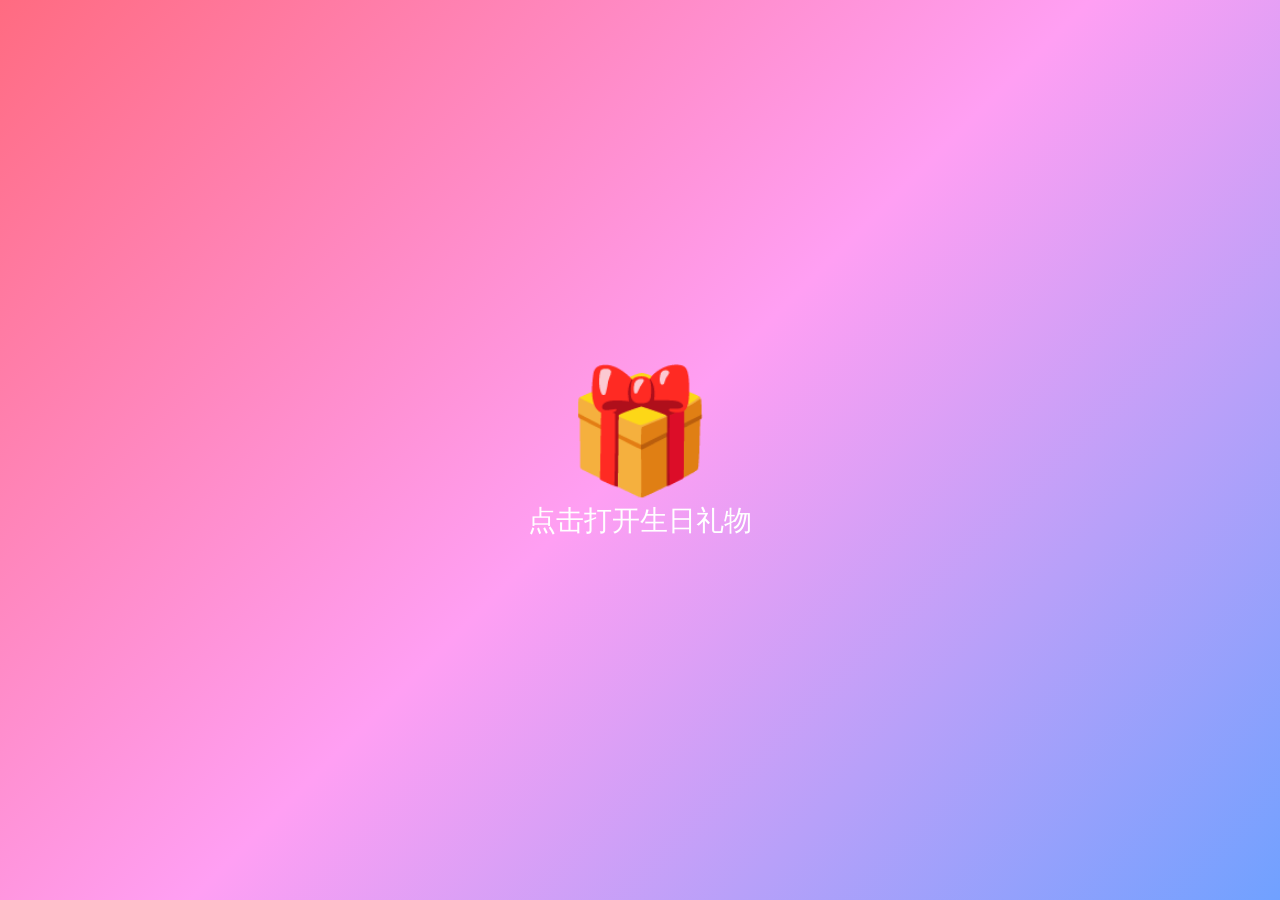
==== index.html @ e3ce18f8 "Add files via upload" ====
<!DOCTYPE html>
<html lang="zh-CN">
<head>
<meta charset="UTF-8">
<meta name="viewport" content="width=device-width, initial-scale=1.0">
<title>生日快乐 🎂</title>

<style>
*{
    margin:0;
    padding:0;
    box-sizing:border-box;
}

body{
    overflow:hidden;
    height:100vh;
    background:linear-gradient(135deg,#ff6b81,#ff9ff3,#70a1ff);
    display:flex;
    justify-content:center;
    align-items:center;
    font-family:"Microsoft YaHei";
}

.container{
    text-align:center;
    color:white;
}

.gift{
    font-size:120px;
    cursor:pointer;
    animation:float 2s infinite;
}

@keyframes float{
    0%,100%{transform:translateY(0);}
    50%{transform:translateY(-20px);}
}

.hidden{
    display:none;
}

.card{
    width:90%;
    max-width:700px;
    background:rgba(255,255,255,0.15);
    backdrop-filter:blur(15px);
    border-radius:25px;
    padding:40px;
    box-shadow:0 10px 30px rgba(0,0,0,.2);
}

h1{
    font-size:50px;
    margin-bottom:20px;
}

.message{
    font-size:24px;
    line-height:1.8;
    min-height:150px;
}

canvas{
    position:fixed;
    left:0;
    top:0;
    pointer-events:none;
}

.heart{
    position:fixed;
    color:#fff;
    font-size:24px;
    animation:fall 6s linear infinite;
}

@keyframes fall{
    from{
        transform:translateY(-100px);
    }
    to{
        transform:translateY(110vh);
    }
}

.photo-slider{

    width:90%;

    max-width:350px;

    margin:30px auto;

    border-radius:20px;

    overflow:hidden;

    box-shadow:0 10px 30px rgba(0,0,0,.3);

    position:relative;
}

.photo-slider img{

    width:100%;

    height:300px;

    object-fit:cover;

    display:block;
}

.photo-slider button{

    position:absolute;

    top:50%;

    transform:translateY(-50%);

    width:40px;

    height:40px;

    border:none;

    border-radius:50%;

    background:rgba(255,255,255,.8);

    cursor:pointer;

    font-size:18px;
}

.photo-slider button:first-child{
    left:10px;
}

.photo-slider button:last-child{
    right:10px;
}

</style>
</head>

<body>

<canvas id="fireworks"></canvas>

<div class="container">

    <div class="gift" id="gift">
        🎁
        <div style="font-size:28px">
            点击打开生日礼物
        </div>
    </div>

    <div class="card hidden" id="card">

        <h1>🎂 生日快乐 🎂</h1>

        <div class="message" id="message"></div>
		<div class="card hidden" id="card">

    <h1>🎂 生日快乐 🎂</h1>

    <div class="message" id="message"></div>

    <div class="photo-slider">

        <button onclick="prevPhoto()">◀</button>

        <img id="slider" src="./images/1.jpg">

        <button onclick="nextPhoto()">▶</button>

    </div>

</div>

    </div>

</div>

<audio id="music" loop>
    <source src="birthday.mp3" type="audio/mpeg">
</audio>


<script>

const gift=document.getElementById("gift");
const card=document.getElementById("card");
const message=document.getElementById("message");
const music=document.getElementById("music");

const text=`亲爱的朋友：

今天是属于你的特别日子。

愿你的每一天都充满阳光，
愿所有努力都有收获，
愿所有期待都能实现。

生日快乐！
愿未来一路繁花相伴。❤️`;

gift.onclick=()=>{

    gift.style.display="none";

    card.classList.remove("hidden");

    music.play().catch(()=>{});

    typeWriter();

    launchFireworks();

    createHearts();
};

function typeWriter(){

    let i=0;

    function typing(){

        if(i<text.length){

            message.innerHTML+=text.charAt(i);

            i++;

            setTimeout(typing,80);

        }
    }

    typing();
}

function createHearts(){

    setInterval(()=>{

        const heart=document.createElement("div");

        heart.className="heart";

        heart.innerHTML="❤️";

        heart.style.left=Math.random()*100+"vw";

        heart.style.fontSize=
            Math.random()*30+20+"px";

        document.body.appendChild(heart);

        setTimeout(()=>{

            heart.remove();

        },6000);

    },300);
}

const canvas=document.getElementById("fireworks");
const ctx=canvas.getContext("2d");

canvas.width=window.innerWidth;
canvas.height=window.innerHeight;

let particles=[];

function launchFireworks(){

    setInterval(()=>{

        let x=Math.random()*canvas.width;
        let y=Math.random()*canvas.height/2;

        for(let i=0;i<80;i++){

            particles.push({

                x:x,
                y:y,

                dx:(Math.random()-0.5)*8,
                dy:(Math.random()-0.5)*8,

                life:100,

                color:
                `hsl(${Math.random()*360},
                100%,60%)`
            });
        }

    },600);
}

function animate(){

    requestAnimationFrame(animate);

    ctx.clearRect(
        0,
        0,
        canvas.width,
        canvas.height
    );

    particles.forEach((p,index)=>{

        p.x+=p.dx;

        p.y+=p.dy;

        p.life--;

        ctx.beginPath();

        ctx.arc(
            p.x,
            p.y,
            3,
            0,
            Math.PI*2
        );

        ctx.fillStyle=p.color;

        ctx.fill();

        if(p.life<=0){

            particles.splice(index,1);
        }
    });
}

animate();

const photos = [
    "./images/1.jpg",
    "./images/2.jpg",
    "./images/3.jpg",
    "./images/4.jpg"
];

let current = 0;

const slider = document.getElementById("slider");

setInterval(() => {

    current++;

    if(current >= photos.length){
        current = 0;
    }

    slider.src = photos[current];

},3000);

function nextPhoto(){

    current = (current + 1) % photos.length;

    slider.src = photos[current];
}

function prevPhoto(){

    current--;

    if(current < 0){
        current = photos.length - 1;
    }

    slider.src = photos[current];
}

</script>

</body>
</html>
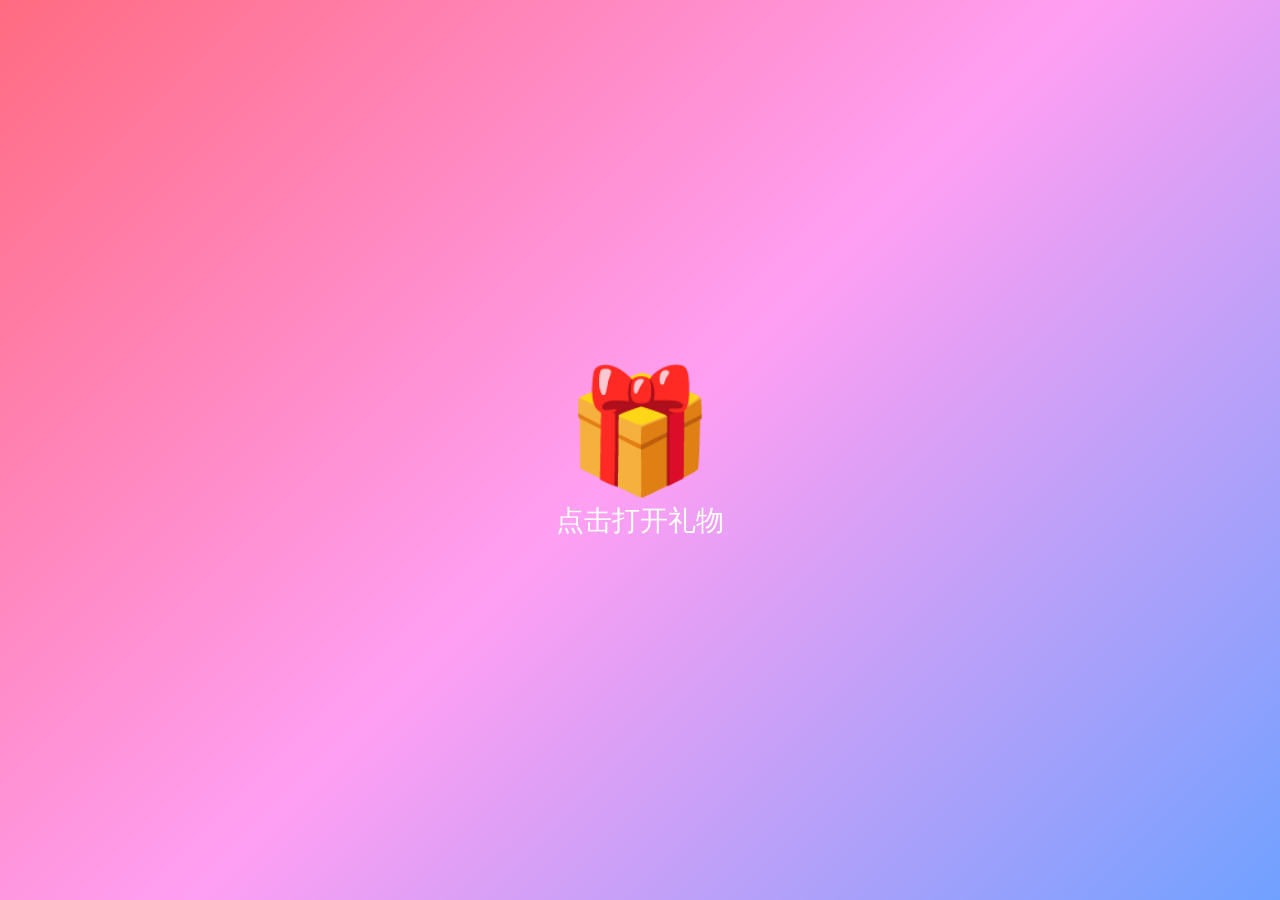
==== commit 0738cac3: "Add files via upload" ====
--- a/index.html
+++ b/index.html
@@ -3,7 +3,7 @@
 <head>
 <meta charset="UTF-8">
 <meta name="viewport" content="width=device-width, initial-scale=1.0">
-<title>生日快乐 🎂</title>
+<title>ysz要天天开心哦 🎂</title>
 
 <style>
 *{
@@ -13,7 +13,7 @@
 }
 
 body{
-    overflow:hidden;
+    overflow:auto;
     height:100vh;
     background:linear-gradient(135deg,#ff6b81,#ff9ff3,#70a1ff);
     display:flex;
@@ -43,13 +43,20 @@
 }
 
 .card{
-    width:90%;
-    max-width:700px;
-    background:rgba(255,255,255,0.15);
+    width:95%;
+    max-width:420px;
+
+    max-height:90vh;
+
+    overflow-y:auto;
+
+    background:rgba(255,255,255,.15);
+
     backdrop-filter:blur(15px);
+
     border-radius:25px;
-    padding:40px;
-    box-shadow:0 10px 30px rgba(0,0,0,.2);
+
+    padding:25px;
 }
 
 h1{
@@ -157,18 +164,13 @@
     <div class="gift" id="gift">
         🎁
         <div style="font-size:28px">
-            点击打开生日礼物
+            点击打开礼物
         </div>
     </div>
 
-    <div class="card hidden" id="card">
-
-        <h1>🎂 生日快乐 🎂</h1>
-
-        <div class="message" id="message"></div>
-		<div class="card hidden" id="card">
-
-    <h1>🎂 生日快乐 🎂</h1>
+<div class="card hidden" id="card">
+
+    <h1>ysz要天天开心哦</h1>
 
     <div class="message" id="message"></div>
 
@@ -200,16 +202,7 @@
 const message=document.getElementById("message");
 const music=document.getElementById("music");
 
-const text=`亲爱的朋友：
-
-今天是属于你的特别日子。
-
-愿你的每一天都充满阳光，
-愿所有努力都有收获，
-愿所有期待都能实现。
-
-生日快乐！
-愿未来一路繁花相伴。❤️`;
+const text=`我不太会讲很大的誓言，但我很确定一件事：我希望你每天都开心。不是“还可以”的那种，而是真正会笑出来的那种开心。你一开心，我这边就自动加倍好心情。`;
 
 gift.onclick=()=>{
 
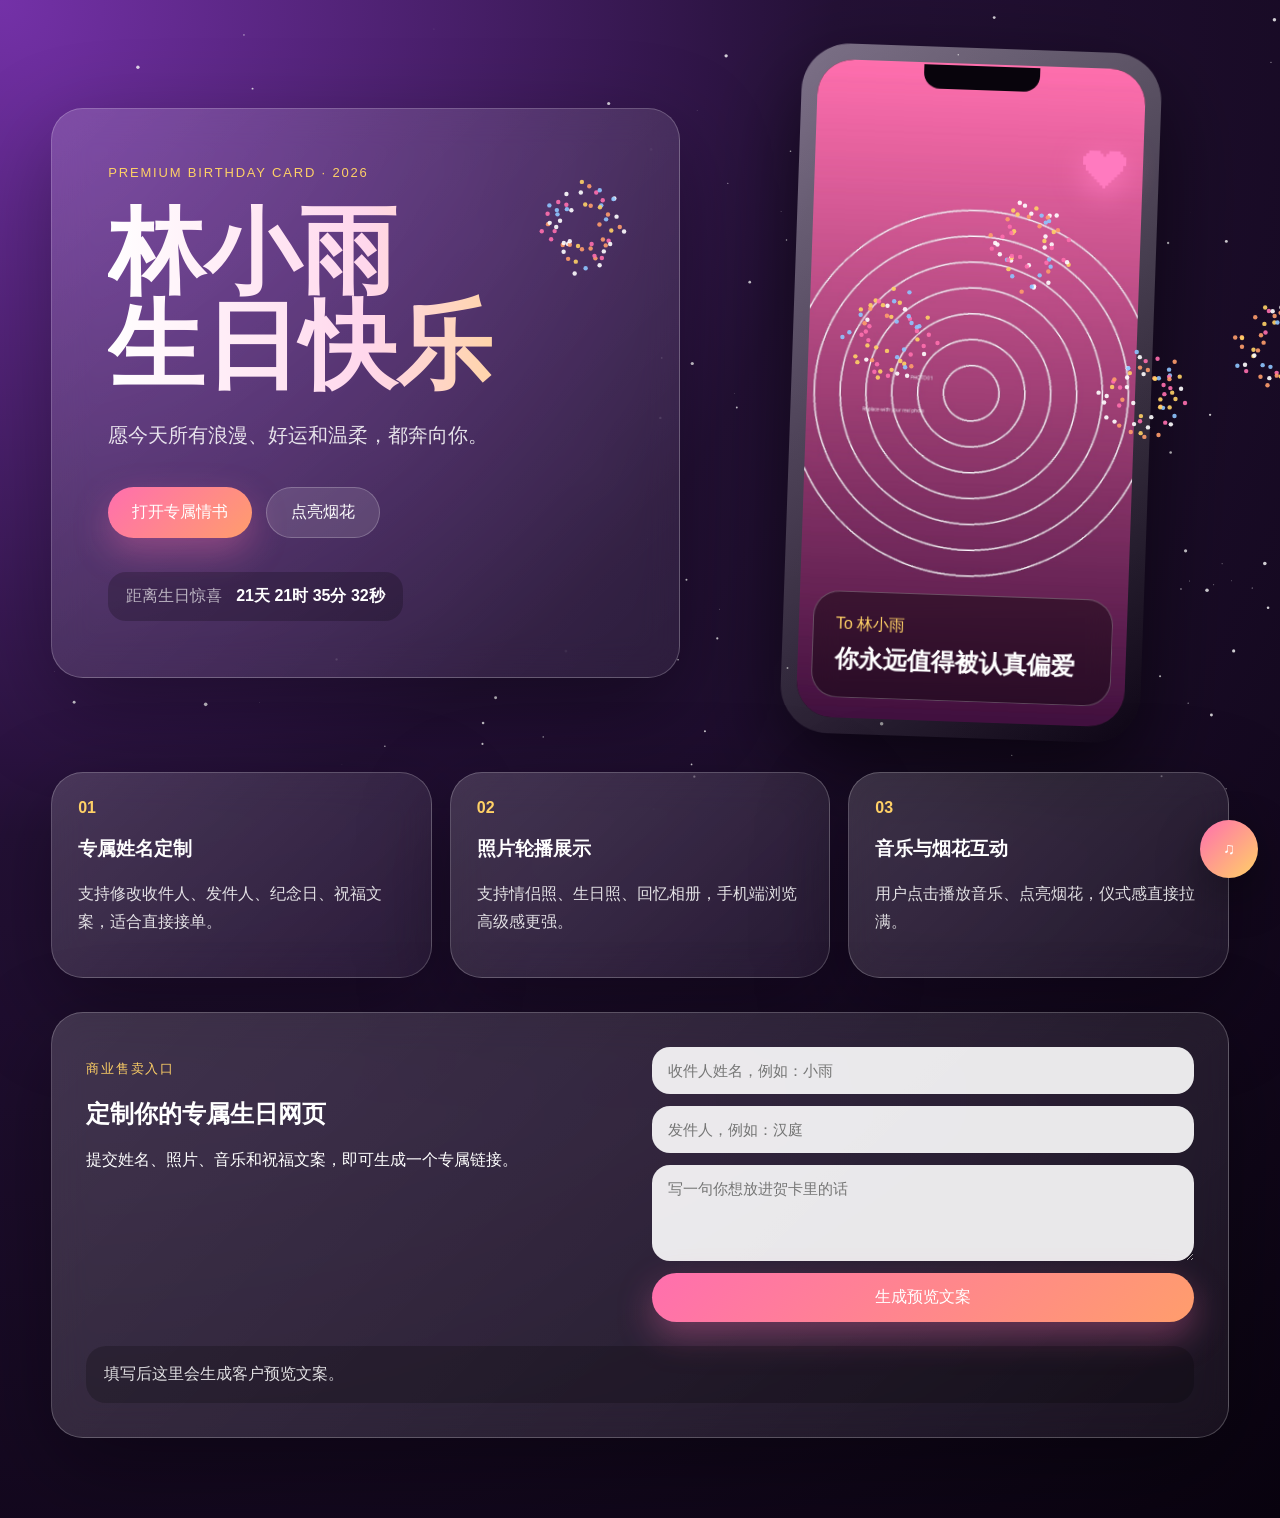
==== commit 6d3c7e14: "Add files via upload" ====
--- a/index.html
+++ b/index.html
@@ -1,390 +1,101 @@
-<!DOCTYPE html>
-<html lang="zh-CN">
-<head>
-<meta charset="UTF-8">
-<meta name="viewport" content="width=device-width, initial-scale=1.0">
-<title>ysz要天天开心哦 🎂</title>
-
-<style>
-*{
-    margin:0;
-    padding:0;
-    box-sizing:border-box;
-}
-
-body{
-    overflow:auto;
-    height:100vh;
-    background:linear-gradient(135deg,#ff6b81,#ff9ff3,#70a1ff);
-    display:flex;
-    justify-content:center;
-    align-items:center;
-    font-family:"Microsoft YaHei";
-}
-
-.container{
-    text-align:center;
-    color:white;
-}
-
-.gift{
-    font-size:120px;
-    cursor:pointer;
-    animation:float 2s infinite;
-}
-
-@keyframes float{
-    0%,100%{transform:translateY(0);}
-    50%{transform:translateY(-20px);}
-}
-
-.hidden{
-    display:none;
-}
-
-.card{
-    width:95%;
-    max-width:420px;
-
-    max-height:90vh;
-
-    overflow-y:auto;
-
-    background:rgba(255,255,255,.15);
-
-    backdrop-filter:blur(15px);
-
-    border-radius:25px;
-
-    padding:25px;
-}
-
-h1{
-    font-size:50px;
-    margin-bottom:20px;
-}
-
-.message{
-    font-size:24px;
-    line-height:1.8;
-    min-height:150px;
-}
-
-canvas{
-    position:fixed;
-    left:0;
-    top:0;
-    pointer-events:none;
-}
-
-.heart{
-    position:fixed;
-    color:#fff;
-    font-size:24px;
-    animation:fall 6s linear infinite;
-}
-
-@keyframes fall{
-    from{
-        transform:translateY(-100px);
-    }
-    to{
-        transform:translateY(110vh);
-    }
-}
-
-.photo-slider{
-
-    width:90%;
-
-    max-width:350px;
-
-    margin:30px auto;
-
-    border-radius:20px;
-
-    overflow:hidden;
-
-    box-shadow:0 10px 30px rgba(0,0,0,.3);
-
-    position:relative;
-}
-
-.photo-slider img{
-
-    width:100%;
-
-    height:300px;
-
-    object-fit:cover;
-
-    display:block;
-}
-
-.photo-slider button{
-
-    position:absolute;
-
-    top:50%;
-
-    transform:translateY(-50%);
-
-    width:40px;
-
-    height:40px;
-
-    border:none;
-
-    border-radius:50%;
-
-    background:rgba(255,255,255,.8);
-
-    cursor:pointer;
-
-    font-size:18px;
-}
-
-.photo-slider button:first-child{
-    left:10px;
-}
-
-.photo-slider button:last-child{
-    right:10px;
-}
-
-</style>
-</head>
-
-<body>
-
-<canvas id="fireworks"></canvas>
-
-<div class="container">
-
-    <div class="gift" id="gift">
-        🎁
-        <div style="font-size:28px">
-            点击打开礼物
-        </div>
-    </div>
-
-<div class="card hidden" id="card">
-
-    <h1>ysz要天天开心哦</h1>
-
-    <div class="message" id="message"></div>
-
-    <div class="photo-slider">
-
-        <button onclick="prevPhoto()">◀</button>
-
-        <img id="slider" src="./images/1.jpg">
-
-        <button onclick="nextPhoto()">▶</button>
-
-    </div>
-
-</div>
-
-    </div>
-
-</div>
-
-<audio id="music" loop>
-    <source src="birthday.mp3" type="audio/mpeg">
-</audio>
-
-
-<script>
-
-const gift=document.getElementById("gift");
-const card=document.getElementById("card");
-const message=document.getElementById("message");
-const music=document.getElementById("music");
-
-const text=`我不太会讲很大的誓言，但我很确定一件事：我希望你每天都开心。不是“还可以”的那种，而是真正会笑出来的那种开心。你一开心，我这边就自动加倍好心情。`;
-
-gift.onclick=()=>{
-
-    gift.style.display="none";
-
-    card.classList.remove("hidden");
-
-    music.play().catch(()=>{});
-
-    typeWriter();
-
-    launchFireworks();
-
-    createHearts();
-};
-
-function typeWriter(){
-
-    let i=0;
-
-    function typing(){
-
-        if(i<text.length){
-
-            message.innerHTML+=text.charAt(i);
-
-            i++;
-
-            setTimeout(typing,80);
-
-        }
-    }
-
-    typing();
-}
-
-function createHearts(){
-
-    setInterval(()=>{
-
-        const heart=document.createElement("div");
-
-        heart.className="heart";
-
-        heart.innerHTML="❤️";
-
-        heart.style.left=Math.random()*100+"vw";
-
-        heart.style.fontSize=
-            Math.random()*30+20+"px";
-
-        document.body.appendChild(heart);
-
-        setTimeout(()=>{
-
-            heart.remove();
-
-        },6000);
-
-    },300);
-}
-
-const canvas=document.getElementById("fireworks");
-const ctx=canvas.getContext("2d");
-
-canvas.width=window.innerWidth;
-canvas.height=window.innerHeight;
-
-let particles=[];
-
-function launchFireworks(){
-
-    setInterval(()=>{
-
-        let x=Math.random()*canvas.width;
-        let y=Math.random()*canvas.height/2;
-
-        for(let i=0;i<80;i++){
-
-            particles.push({
-
-                x:x,
-                y:y,
-
-                dx:(Math.random()-0.5)*8,
-                dy:(Math.random()-0.5)*8,
-
-                life:100,
-
-                color:
-                `hsl(${Math.random()*360},
-                100%,60%)`
-            });
-        }
-
-    },600);
-}
-
-function animate(){
-
-    requestAnimationFrame(animate);
-
-    ctx.clearRect(
-        0,
-        0,
-        canvas.width,
-        canvas.height
-    );
-
-    particles.forEach((p,index)=>{
-
-        p.x+=p.dx;
-
-        p.y+=p.dy;
-
-        p.life--;
-
-        ctx.beginPath();
-
-        ctx.arc(
-            p.x,
-            p.y,
-            3,
-            0,
-            Math.PI*2
-        );
-
-        ctx.fillStyle=p.color;
-
-        ctx.fill();
-
-        if(p.life<=0){
-
-            particles.splice(index,1);
-        }
-    });
-}
-
-animate();
-
-const photos = [
-    "./images/1.jpg",
-    "./images/2.jpg",
-    "./images/3.jpg",
-    "./images/4.jpg"
-];
-
-let current = 0;
-
-const slider = document.getElementById("slider");
-
-setInterval(() => {
-
-    current++;
-
-    if(current >= photos.length){
-        current = 0;
-    }
-
-    slider.src = photos[current];
-
-},3000);
-
-function nextPhoto(){
-
-    current = (current + 1) % photos.length;
-
-    slider.src = photos[current];
-}
-
-function prevPhoto(){
-
-    current--;
-
-    if(current < 0){
-        current = photos.length - 1;
-    }
-
-    slider.src = photos[current];
-}
-
-</script>
-
-</body>
-</html>+<!DOCTYPE html>
+<html lang="zh-CN">
+<head>
+  <meta charset="UTF-8" />
+  <meta name="viewport" content="width=device-width, initial-scale=1.0" />
+  <title>心动生日电子贺卡｜商业定制版</title>
+  <meta name="description" content="高级动态交互电子生日贺卡，支持照片轮播、音乐、烟花、情书、祝福弹幕和专属分享。" />
+  <link rel="stylesheet" href="./style.css" />
+</head>
+<body>
+  <canvas id="starsCanvas"></canvas>
+  <canvas id="fireworksCanvas"></canvas>
+
+  <div class="audio-fab" id="audioBtn" title="播放音乐">
+    <span>♫</span>
+  </div>
+  <audio id="bgMusic" loop preload="metadata">
+    <source src="./assets/music.mp3" type="audio/mpeg" />
+  </audio>
+
+  <main class="page-shell">
+    <section class="hero glass">
+      <div class="badge">Premium Birthday Card · 2026</div>
+      <h1><span id="receiverName">亲爱的宝贝</span><br />生日快乐</h1>
+      <p class="subtitle">愿今天所有浪漫、好运和温柔，都奔向你。</p>
+      <div class="hero-actions">
+        <button class="btn primary" id="openLetterBtn">打开专属情书</button>
+        <button class="btn ghost" id="fireworkBtn">点亮烟花</button>
+      </div>
+      <div class="countdown-card">
+        <span>距离生日惊喜</span>
+        <strong id="countdownText">加载中...</strong>
+      </div>
+    </section>
+
+    <section class="phone-stage">
+      <div class="phone-frame">
+        <div class="phone-top"></div>
+        <div class="photo-slider" id="photoSlider">
+          <div class="slide active" style="background-image:url('./assets/photo1.jpg')"></div>
+          <div class="slide" style="background-image:url('./assets/photo2.jpg')"></div>
+          <div class="slide" style="background-image:url('./assets/photo3.jpg')"></div>
+        </div>
+        <div class="floating-love">❤</div>
+        <div class="wish-card">
+          <p>To <span id="receiverNameMini">宝贝</span></p>
+          <h2>你永远值得被认真偏爱</h2>
+        </div>
+      </div>
+    </section>
+
+    <section class="features">
+      <article class="feature glass">
+        <span>01</span>
+        <h3>专属姓名定制</h3>
+        <p>支持修改收件人、发件人、纪念日、祝福文案，适合直接接单。</p>
+      </article>
+      <article class="feature glass">
+        <span>02</span>
+        <h3>照片轮播展示</h3>
+        <p>支持情侣照、生日照、回忆相册，手机端浏览高级感更强。</p>
+      </article>
+      <article class="feature glass">
+        <span>03</span>
+        <h3>音乐与烟花互动</h3>
+        <p>用户点击播放音乐、点亮烟花，仪式感直接拉满。</p>
+      </article>
+    </section>
+
+    <section class="order-panel glass">
+      <div>
+        <p class="eyebrow">商业售卖入口</p>
+        <h2>定制你的专属生日网页</h2>
+        <p>提交姓名、照片、音乐和祝福文案，即可生成一个专属链接。</p>
+      </div>
+      <form id="orderForm">
+        <input id="nameInput" placeholder="收件人姓名，例如：小雨" />
+        <input id="fromInput" placeholder="发件人，例如：汉庭" />
+        <textarea id="messageInput" placeholder="写一句你想放进贺卡里的话"></textarea>
+        <button class="btn primary" type="submit">生成预览文案</button>
+      </form>
+      <div class="result" id="resultBox">填写后这里会生成客户预览文案。</div>
+    </section>
+  </main>
+
+  <div class="letter-modal" id="letterModal">
+    <div class="letter-card">
+      <button class="close" id="closeLetterBtn">×</button>
+      <p class="eyebrow">A Letter For You</p>
+      <h2>给 <span id="letterName">宝贝</span></h2>
+      <p id="letterText">
+        今天是你的生日，我想把所有温柔都写进这个网页里。愿你每一天都有热爱的事、期待的人、发光的自己。无论未来多远，我都希望你一直被爱包围。
+      </p>
+      <div class="signature">—— <span id="senderName">最爱你的人</span></div>
+    </div>
+  </div>
+
+  <script src="./config.js"></script>
+  <script src="./script.js"></script>
+</body>
+</html>
--- a/style.css
+++ b/style.css
@@ -0,0 +1,6 @@
+:root{
+  --bg1:#12051f;--bg2:#42113f;--pink:#ff6fae;--gold:#ffd166;--white:#fff;
+  --glass:rgba(255,255,255,.12);--line:rgba(255,255,255,.22);--text:rgba(255,255,255,.86);
+}
+*{box-sizing:border-box} body{margin:0;min-height:100vh;font-family:-apple-system,BlinkMacSystemFont,'Segoe UI','PingFang SC','Microsoft YaHei',sans-serif;color:var(--white);background:radial-gradient(circle at top left,#7431a8 0,#231035 42%,#09030f 100%);overflow-x:hidden}
+#starsCanvas,#fireworksCanvas{position:fixed;inset:0;width:100%;height:100%;pointer-events:none}#starsCanvas{z-index:0}#fireworksCanvas{z-index:9}.page-shell{position:relative;z-index:2;width:min(1180px,92vw);margin:auto;padding:48px 0 80px;display:grid;grid-template-columns:1.1fr .9fr;gap:34px}.glass{background:linear-gradient(135deg,rgba(255,255,255,.16),rgba(255,255,255,.06));border:1px solid var(--line);box-shadow:0 30px 90px rgba(0,0,0,.35);backdrop-filter:blur(18px);border-radius:32px}.hero{padding:56px;align-self:center}.badge,.eyebrow{letter-spacing:.14em;text-transform:uppercase;color:var(--gold);font-size:13px}.hero h1{font-size:clamp(48px,8vw,96px);line-height:.98;margin:24px 0;background:linear-gradient(90deg,#fff,#ffd7ec,#ffd166);-webkit-background-clip:text;color:transparent}.subtitle{font-size:20px;color:var(--text);line-height:1.8}.hero-actions{display:flex;gap:14px;flex-wrap:wrap;margin:34px 0}.btn{border:none;border-radius:999px;padding:14px 24px;font-size:16px;cursor:pointer;transition:.25s}.btn.primary{background:linear-gradient(135deg,var(--pink),#ff9d6c);color:#fff;box-shadow:0 14px 35px rgba(255,111,174,.35)}.btn.ghost{background:rgba(255,255,255,.12);color:#fff;border:1px solid var(--line)}.btn:hover{transform:translateY(-3px)}.countdown-card{display:inline-flex;gap:14px;align-items:center;padding:14px 18px;border-radius:18px;background:rgba(0,0,0,.22)}.countdown-card span{color:rgba(255,255,255,.65)}.phone-stage{display:flex;justify-content:center;align-items:center}.phone-frame{position:relative;width:min(360px,86vw);height:690px;border-radius:48px;padding:16px;background:linear-gradient(145deg,#fff6,#0006);box-shadow:0 35px 90px #0009;transform:rotate(2deg)}.phone-top{position:absolute;top:18px;left:50%;transform:translateX(-50%);width:116px;height:24px;background:#08040c;border-radius:0 0 16px 16px;z-index:3}.photo-slider{height:100%;border-radius:36px;overflow:hidden;position:relative;background:#111}.slide{position:absolute;inset:0;background-size:cover;background-position:center;opacity:0;transform:scale(1.06);transition:1s ease}.slide.active{opacity:1;transform:scale(1)}.floating-love{position:absolute;right:30px;top:90px;font-size:46px;animation:float 2.8s infinite ease-in-out;color:#ff7abf;text-shadow:0 8px 30px #ff7abf}.wish-card{position:absolute;left:30px;right:30px;bottom:36px;padding:22px;border-radius:26px;background:rgba(0,0,0,.42);border:1px solid rgba(255,255,255,.25);backdrop-filter:blur(12px)}.wish-card p{color:var(--gold);margin:0}.wish-card h2{margin:8px 0 0;font-size:24px}.features{grid-column:1/-1;display:grid;grid-template-columns:repeat(3,1fr);gap:18px}.feature{padding:26px}.feature span{color:var(--gold);font-weight:800}.feature p{color:var(--text);line-height:1.7}.order-panel{grid-column:1/-1;padding:34px;display:grid;grid-template-columns:1fr 1fr;gap:24px}form{display:grid;gap:12px}input,textarea{width:100%;border:none;border-radius:18px;padding:15px 16px;background:rgba(255,255,255,.9);font-size:15px}textarea{min-height:96px;resize:vertical}.result{grid-column:1/-1;background:rgba(0,0,0,.22);border-radius:20px;padding:18px;color:var(--text)}.audio-fab{position:fixed;right:22px;bottom:22px;z-index:20;width:58px;height:58px;border-radius:50%;background:linear-gradient(135deg,var(--pink),var(--gold));display:grid;place-items:center;box-shadow:0 16px 45px rgba(0,0,0,.35);cursor:pointer}.audio-fab.playing{animation:pulse 1.3s infinite}.letter-modal{position:fixed;inset:0;z-index:30;display:none;place-items:center;background:rgba(0,0,0,.62);padding:20px}.letter-modal.show{display:grid}.letter-card{width:min(560px,92vw);position:relative;padding:38px;border-radius:34px;background:linear-gradient(145deg,#fff,#fff2f8);color:#35172c;box-shadow:0 30px 100px #000}.letter-card h2{font-size:36px;margin:12px 0}.letter-card p{line-height:2}.signature{text-align:right;font-weight:700}.close{position:absolute;right:18px;top:14px;border:none;background:transparent;font-size:34px;cursor:pointer}@keyframes float{50%{transform:translateY(-18px) rotate(-8deg)}}@keyframes pulse{50%{transform:scale(1.08)}}@media(max-width:860px){.page-shell{grid-template-columns:1fr;padding-top:24px}.hero{padding:34px}.features,.order-panel{grid-template-columns:1fr}.phone-frame{height:610px}.hero-actions{gap:10px}.btn{width:100%}}
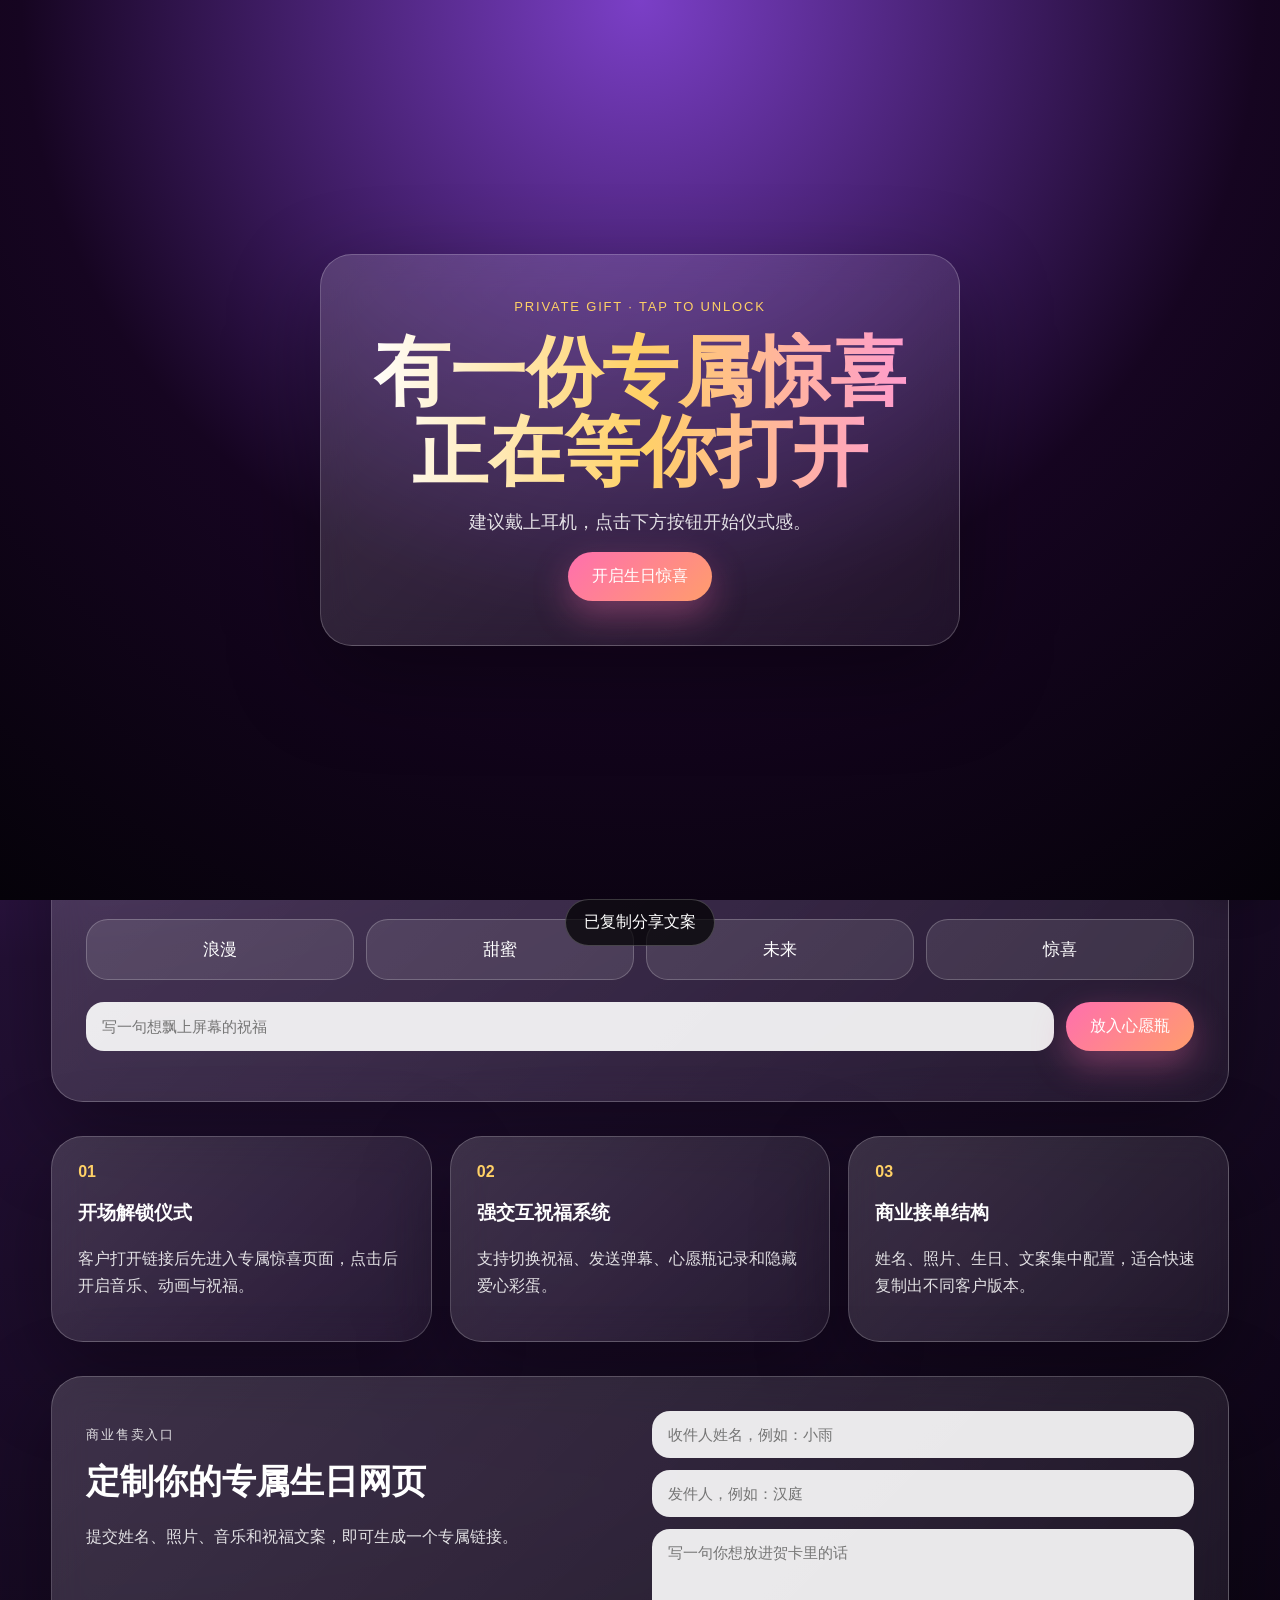
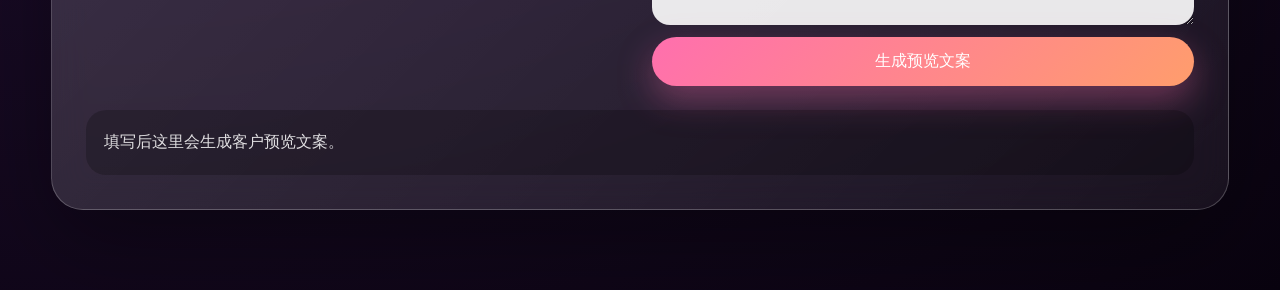
==== commit 6c0da65a: "Add files via upload" ====
--- a/index.html
+++ b/index.html
@@ -3,68 +3,79 @@
 <head>
   <meta charset="UTF-8" />
   <meta name="viewport" content="width=device-width, initial-scale=1.0" />
-  <title>心动生日电子贺卡｜商业定制版</title>
-  <meta name="description" content="高级动态交互电子生日贺卡，支持照片轮播、音乐、烟花、情书、祝福弹幕和专属分享。" />
+  <title>心动生日电子贺卡｜商业交互版</title>
+  <meta name="description" content="商业级动态交互电子生日贺卡，支持开场解锁、照片轮播、音乐、烟花、弹幕、心愿瓶、情书和分享。" />
   <link rel="stylesheet" href="./style.css" />
 </head>
 <body>
   <canvas id="starsCanvas"></canvas>
   <canvas id="fireworksCanvas"></canvas>
 
-  <div class="audio-fab" id="audioBtn" title="播放音乐">
-    <span>♫</span>
+  <div class="unlock-screen" id="unlockScreen">
+    <div class="unlock-card glass">
+      <div class="badge">Private Gift · Tap To Unlock</div>
+      <h1>有一份专属惊喜<br>正在等你打开</h1>
+      <p>建议戴上耳机，点击下方按钮开始仪式感。</p>
+      <button class="btn primary" id="unlockBtn">开启生日惊喜</button>
+    </div>
   </div>
-  <audio id="bgMusic" loop preload="metadata">
-    <source src="./assets/music.mp3" type="audio/mpeg" />
-  </audio>
 
-  <main class="page-shell">
+  <div class="toast" id="toast">已复制分享文案</div>
+
+  <div class="audio-fab" id="audioBtn" title="播放音乐"><span>♫</span></div>
+  <audio id="bgMusic" loop preload="metadata"><source src="./assets/music.mp3" type="audio/mpeg" /></audio>
+
+  <main class="page-shell" id="mainPage">
     <section class="hero glass">
-      <div class="badge">Premium Birthday Card · 2026</div>
+      <div class="badge">Premium Interactive Birthday Card · 2026</div>
       <h1><span id="receiverName">亲爱的宝贝</span><br />生日快乐</h1>
       <p class="subtitle">愿今天所有浪漫、好运和温柔，都奔向你。</p>
       <div class="hero-actions">
         <button class="btn primary" id="openLetterBtn">打开专属情书</button>
         <button class="btn ghost" id="fireworkBtn">点亮烟花</button>
+        <button class="btn ghost" id="shareBtn">复制分享</button>
       </div>
-      <div class="countdown-card">
-        <span>距离生日惊喜</span>
-        <strong id="countdownText">加载中...</strong>
-      </div>
+      <div class="countdown-card"><span>距离生日惊喜</span><strong id="countdownText">加载中...</strong></div>
     </section>
 
     <section class="phone-stage">
       <div class="phone-frame">
         <div class="phone-top"></div>
-        <div class="photo-slider" id="photoSlider">
+        <div class="photo-slider" id="photoSlider" title="点击查看大图">
           <div class="slide active" style="background-image:url('./assets/photo1.jpg')"></div>
           <div class="slide" style="background-image:url('./assets/photo2.jpg')"></div>
           <div class="slide" style="background-image:url('./assets/photo3.jpg')"></div>
         </div>
-        <div class="floating-love">❤</div>
+        <div class="floating-love" id="heartRainBtn">❤</div>
+        <div class="barrage-layer" id="barrageLayer"></div>
         <div class="wish-card">
           <p>To <span id="receiverNameMini">宝贝</span></p>
-          <h2>你永远值得被认真偏爱</h2>
+          <h2 id="dailyWish">你永远值得被认真偏爱</h2>
+          <button class="mini-btn" id="changeWishBtn">换一句祝福</button>
         </div>
       </div>
     </section>
 
+    <section class="interactive-panel glass">
+      <p class="eyebrow">Interactive Moment</p>
+      <h2>选择一个今日祝福氛围</h2>
+      <div class="mood-grid">
+        <button class="mood" data-mood="romantic">浪漫</button>
+        <button class="mood" data-mood="sweet">甜蜜</button>
+        <button class="mood" data-mood="future">未来</button>
+        <button class="mood" data-mood="surprise">惊喜</button>
+      </div>
+      <div class="wish-bottle">
+        <input id="wishInput" placeholder="写一句想飘上屏幕的祝福" />
+        <button class="btn primary" id="sendWishBtn">放入心愿瓶</button>
+      </div>
+      <div class="bottle-list" id="bottleList"></div>
+    </section>
+
     <section class="features">
-      <article class="feature glass">
-        <span>01</span>
-        <h3>专属姓名定制</h3>
-        <p>支持修改收件人、发件人、纪念日、祝福文案，适合直接接单。</p>
-      </article>
-      <article class="feature glass">
-        <span>02</span>
-        <h3>照片轮播展示</h3>
-        <p>支持情侣照、生日照、回忆相册，手机端浏览高级感更强。</p>
-      </article>
-      <article class="feature glass">
-        <span>03</span>
-        <h3>音乐与烟花互动</h3>
-        <p>用户点击播放音乐、点亮烟花，仪式感直接拉满。</p>
-      </article>
+      <article class="feature glass"><span>01</span><h3>开场解锁仪式</h3><p>客户打开链接后先进入专属惊喜页面，点击后开启音乐、动画与祝福。</p></article>
+      <article class="feature glass"><span>02</span><h3>强交互祝福系统</h3><p>支持切换祝福、发送弹幕、心愿瓶记录和隐藏爱心彩蛋。</p></article>
+      <article class="feature glass"><span>03</span><h3>商业接单结构</h3><p>姓名、照片、生日、文案集中配置，适合快速复制出不同客户版本。</p></article>
     </section>
 
     <section class="order-panel glass">
@@ -83,17 +94,8 @@
     </section>
   </main>
 
-  <div class="letter-modal" id="letterModal">
-    <div class="letter-card">
-      <button class="close" id="closeLetterBtn">×</button>
-      <p class="eyebrow">A Letter For You</p>
-      <h2>给 <span id="letterName">宝贝</span></h2>
-      <p id="letterText">
-        今天是你的生日，我想把所有温柔都写进这个网页里。愿你每一天都有热爱的事、期待的人、发光的自己。无论未来多远，我都希望你一直被爱包围。
-      </p>
-      <div class="signature">—— <span id="senderName">最爱你的人</span></div>
-    </div>
-  </div>
+  <div class="letter-modal" id="letterModal"><div class="letter-card"><button class="close" id="closeLetterBtn">×</button><p class="eyebrow">A Letter For You</p><h2>给 <span id="letterName">宝贝</span></h2><p id="letterText">今天是你的生日，我想把所有温柔都写进这个网页里。愿你每一天都有热爱的事、期待的人、发光的自己。无论未来多远，我都希望你一直被爱包围。</p><div class="signature">—— <span id="senderName">最爱你的人</span></div></div></div>
+  <div class="photo-modal" id="photoModal"><button class="close photo-close" id="closePhotoBtn">×</button><img id="photoPreview" alt="照片预览" /></div>
 
   <script src="./config.js"></script>
   <script src="./script.js"></script>
--- a/style.css
+++ b/style.css
@@ -1,6 +1,2 @@
-:root{
-  --bg1:#12051f;--bg2:#42113f;--pink:#ff6fae;--gold:#ffd166;--white:#fff;
-  --glass:rgba(255,255,255,.12);--line:rgba(255,255,255,.22);--text:rgba(255,255,255,.86);
-}
-*{box-sizing:border-box} body{margin:0;min-height:100vh;font-family:-apple-system,BlinkMacSystemFont,'Segoe UI','PingFang SC','Microsoft YaHei',sans-serif;color:var(--white);background:radial-gradient(circle at top left,#7431a8 0,#231035 42%,#09030f 100%);overflow-x:hidden}
-#starsCanvas,#fireworksCanvas{position:fixed;inset:0;width:100%;height:100%;pointer-events:none}#starsCanvas{z-index:0}#fireworksCanvas{z-index:9}.page-shell{position:relative;z-index:2;width:min(1180px,92vw);margin:auto;padding:48px 0 80px;display:grid;grid-template-columns:1.1fr .9fr;gap:34px}.glass{background:linear-gradient(135deg,rgba(255,255,255,.16),rgba(255,255,255,.06));border:1px solid var(--line);box-shadow:0 30px 90px rgba(0,0,0,.35);backdrop-filter:blur(18px);border-radius:32px}.hero{padding:56px;align-self:center}.badge,.eyebrow{letter-spacing:.14em;text-transform:uppercase;color:var(--gold);font-size:13px}.hero h1{font-size:clamp(48px,8vw,96px);line-height:.98;margin:24px 0;background:linear-gradient(90deg,#fff,#ffd7ec,#ffd166);-webkit-background-clip:text;color:transparent}.subtitle{font-size:20px;color:var(--text);line-height:1.8}.hero-actions{display:flex;gap:14px;flex-wrap:wrap;margin:34px 0}.btn{border:none;border-radius:999px;padding:14px 24px;font-size:16px;cursor:pointer;transition:.25s}.btn.primary{background:linear-gradient(135deg,var(--pink),#ff9d6c);color:#fff;box-shadow:0 14px 35px rgba(255,111,174,.35)}.btn.ghost{background:rgba(255,255,255,.12);color:#fff;border:1px solid var(--line)}.btn:hover{transform:translateY(-3px)}.countdown-card{display:inline-flex;gap:14px;align-items:center;padding:14px 18px;border-radius:18px;background:rgba(0,0,0,.22)}.countdown-card span{color:rgba(255,255,255,.65)}.phone-stage{display:flex;justify-content:center;align-items:center}.phone-frame{position:relative;width:min(360px,86vw);height:690px;border-radius:48px;padding:16px;background:linear-gradient(145deg,#fff6,#0006);box-shadow:0 35px 90px #0009;transform:rotate(2deg)}.phone-top{position:absolute;top:18px;left:50%;transform:translateX(-50%);width:116px;height:24px;background:#08040c;border-radius:0 0 16px 16px;z-index:3}.photo-slider{height:100%;border-radius:36px;overflow:hidden;position:relative;background:#111}.slide{position:absolute;inset:0;background-size:cover;background-position:center;opacity:0;transform:scale(1.06);transition:1s ease}.slide.active{opacity:1;transform:scale(1)}.floating-love{position:absolute;right:30px;top:90px;font-size:46px;animation:float 2.8s infinite ease-in-out;color:#ff7abf;text-shadow:0 8px 30px #ff7abf}.wish-card{position:absolute;left:30px;right:30px;bottom:36px;padding:22px;border-radius:26px;background:rgba(0,0,0,.42);border:1px solid rgba(255,255,255,.25);backdrop-filter:blur(12px)}.wish-card p{color:var(--gold);margin:0}.wish-card h2{margin:8px 0 0;font-size:24px}.features{grid-column:1/-1;display:grid;grid-template-columns:repeat(3,1fr);gap:18px}.feature{padding:26px}.feature span{color:var(--gold);font-weight:800}.feature p{color:var(--text);line-height:1.7}.order-panel{grid-column:1/-1;padding:34px;display:grid;grid-template-columns:1fr 1fr;gap:24px}form{display:grid;gap:12px}input,textarea{width:100%;border:none;border-radius:18px;padding:15px 16px;background:rgba(255,255,255,.9);font-size:15px}textarea{min-height:96px;resize:vertical}.result{grid-column:1/-1;background:rgba(0,0,0,.22);border-radius:20px;padding:18px;color:var(--text)}.audio-fab{position:fixed;right:22px;bottom:22px;z-index:20;width:58px;height:58px;border-radius:50%;background:linear-gradient(135deg,var(--pink),var(--gold));display:grid;place-items:center;box-shadow:0 16px 45px rgba(0,0,0,.35);cursor:pointer}.audio-fab.playing{animation:pulse 1.3s infinite}.letter-modal{position:fixed;inset:0;z-index:30;display:none;place-items:center;background:rgba(0,0,0,.62);padding:20px}.letter-modal.show{display:grid}.letter-card{width:min(560px,92vw);position:relative;padding:38px;border-radius:34px;background:linear-gradient(145deg,#fff,#fff2f8);color:#35172c;box-shadow:0 30px 100px #000}.letter-card h2{font-size:36px;margin:12px 0}.letter-card p{line-height:2}.signature{text-align:right;font-weight:700}.close{position:absolute;right:18px;top:14px;border:none;background:transparent;font-size:34px;cursor:pointer}@keyframes float{50%{transform:translateY(-18px) rotate(-8deg)}}@keyframes pulse{50%{transform:scale(1.08)}}@media(max-width:860px){.page-shell{grid-template-columns:1fr;padding-top:24px}.hero{padding:34px}.features,.order-panel{grid-template-columns:1fr}.phone-frame{height:610px}.hero-actions{gap:10px}.btn{width:100%}}
+:root{--bg1:#12051f;--bg2:#42113f;--pink:#ff6fae;--gold:#ffd166;--white:#fff;--glass:rgba(255,255,255,.12);--line:rgba(255,255,255,.22);--text:rgba(255,255,255,.86)}
+*{box-sizing:border-box}html{scroll-behavior:smooth}body{margin:0;min-height:100vh;font-family:-apple-system,BlinkMacSystemFont,'Segoe UI','PingFang SC','Microsoft YaHei',sans-serif;color:var(--white);background:radial-gradient(circle at top left,#7431a8 0,#231035 42%,#09030f 100%);overflow-x:hidden}button,input,textarea{font-family:inherit}#starsCanvas,#fireworksCanvas{position:fixed;inset:0;width:100%;height:100%;pointer-events:none}#starsCanvas{z-index:0}#fireworksCanvas{z-index:9}.page-shell{position:relative;z-index:2;width:min(1180px,92vw);margin:auto;padding:48px 0 80px;display:grid;grid-template-columns:1.1fr .9fr;gap:34px}.glass{background:linear-gradient(135deg,rgba(255,255,255,.16),rgba(255,255,255,.06));border:1px solid var(--line);box-shadow:0 30px 90px rgba(0,0,0,.35);backdrop-filter:blur(18px);border-radius:32px}.hero{padding:56px;align-self:center}.badge,.eyebrow{letter-spacing:.14em;text-transform:uppercase;color:var(--gold);font-size:13px}.hero h1{font-size:clamp(48px,8vw,96px);line-height:.98;margin:24px 0;background:linear-gradient(90deg,#fff,#ffd7ec,#ffd166);-webkit-background-clip:text;color:transparent}.subtitle{font-size:20px;color:var(--text);line-height:1.8}.hero-actions{display:flex;gap:14px;flex-wrap:wrap;margin:34px 0}.btn{border:none;border-radius:999px;padding:14px 24px;font-size:16px;cursor:pointer;transition:.25s}.btn.primary{background:linear-gradient(135deg,var(--pink),#ff9d6c);color:#fff;box-shadow:0 14px 35px rgba(255,111,174,.35)}.btn.ghost{background:rgba(255,255,255,.12);color:#fff;border:1px solid var(--line)}.btn:hover,.mood:hover,.mini-btn:hover{transform:translateY(-3px)}.countdown-card{display:inline-flex;gap:14px;align-items:center;padding:14px 18px;border-radius:18px;background:rgba(0,0,0,.22)}.countdown-card span{color:rgba(255,255,255,.65)}.phone-stage{display:flex;justify-content:center;align-items:center}.phone-frame{position:relative;width:min(360px,86vw);height:690px;border-radius:48px;padding:16px;background:linear-gradient(145deg,#fff6,#0006);box-shadow:0 35px 90px #0009;transform:rotate(2deg)}.phone-top{position:absolute;top:18px;left:50%;transform:translateX(-50%);width:116px;height:24px;background:#08040c;border-radius:0 0 16px 16px;z-index:3}.photo-slider{height:100%;border-radius:36px;overflow:hidden;position:relative;background:#111;cursor:zoom-in}.slide{position:absolute;inset:0;background-size:cover;background-position:center;opacity:0;transform:scale(1.06);transition:1s ease}.slide.active{opacity:1;transform:scale(1)}.floating-love{position:absolute;right:30px;top:90px;font-size:46px;animation:float 2.8s infinite ease-in-out;color:#ff7abf;text-shadow:0 8px 30px #ff7abf;cursor:pointer;z-index:5}.wish-card{position:absolute;left:30px;right:30px;bottom:36px;padding:22px;border-radius:26px;background:rgba(0,0,0,.42);border:1px solid rgba(255,255,255,.25);backdrop-filter:blur(12px)}.wish-card p{color:var(--gold);margin:0}.wish-card h2{margin:8px 0 14px;font-size:24px}.mini-btn{border:1px solid rgba(255,255,255,.35);background:rgba(255,255,255,.13);color:#fff;border-radius:999px;padding:9px 14px;cursor:pointer;transition:.25s}.features{grid-column:1/-1;display:grid;grid-template-columns:repeat(3,1fr);gap:18px}.feature{padding:26px}.feature span{color:var(--gold);font-weight:800}.feature p,.order-panel p,.interactive-panel p{color:var(--text);line-height:1.7}.interactive-panel{grid-column:1/-1;padding:34px}.interactive-panel h2,.order-panel h2{font-size:34px;margin:10px 0 18px}.mood-grid{display:grid;grid-template-columns:repeat(4,1fr);gap:12px}.mood{border:1px solid var(--line);border-radius:22px;padding:18px;background:rgba(255,255,255,.1);color:#fff;font-size:17px;cursor:pointer;transition:.25s}.mood.active{background:linear-gradient(135deg,var(--pink),#ff9d6c);box-shadow:0 16px 38px rgba(255,111,174,.28)}.wish-bottle{display:grid;grid-template-columns:1fr auto;gap:12px;margin-top:22px}.bottle-list{display:flex;gap:10px;flex-wrap:wrap;margin-top:16px}.bottle-item{padding:10px 14px;border-radius:999px;background:rgba(255,255,255,.13);border:1px solid var(--line);color:var(--text)}.order-panel{grid-column:1/-1;padding:34px;display:grid;grid-template-columns:1fr 1fr;gap:24px}form{display:grid;gap:12px}input,textarea{width:100%;border:none;border-radius:18px;padding:15px 16px;background:rgba(255,255,255,.9);font-size:15px}textarea{min-height:96px;resize:vertical}.result{grid-column:1/-1;background:rgba(0,0,0,.22);border-radius:20px;padding:18px;color:var(--text);line-height:1.8}.audio-fab{position:fixed;right:22px;bottom:22px;z-index:20;width:58px;height:58px;border-radius:50%;background:linear-gradient(135deg,var(--pink),var(--gold));display:grid;place-items:center;box-shadow:0 16px 45px rgba(0,0,0,.35);cursor:pointer}.audio-fab.playing{animation:pulse 1.3s infinite}.unlock-screen{position:fixed;inset:0;z-index:50;display:grid;place-items:center;padding:22px;background:radial-gradient(circle at top,#7b3fc7 0,#160521 56%,#050209 100%);transition:.7s}.unlock-screen.hide{opacity:0;pointer-events:none}.unlock-card{width:min(640px,94vw);padding:44px;text-align:center}.unlock-card h1{font-size:clamp(38px,7vw,76px);line-height:1.05;margin:18px 0;background:linear-gradient(90deg,#fff,#ffd166,#ff9ad0);-webkit-background-clip:text;color:transparent}.unlock-card p{color:var(--text);font-size:18px}.toast{position:fixed;left:50%;bottom:34px;transform:translateX(-50%) translateY(80px);z-index:60;background:rgba(0,0,0,.72);border:1px solid var(--line);border-radius:999px;padding:12px 18px;color:#fff;transition:.35s}.toast.show{transform:translateX(-50%) translateY(0)}.letter-modal,.photo-modal{position:fixed;inset:0;z-index:30;display:none;place-items:center;background:rgba(0,0,0,.62);padding:20px}.letter-modal.show,.photo-modal.show{display:grid}.letter-card{width:min(560px,92vw);position:relative;padding:38px;border-radius:34px;background:linear-gradient(145deg,#fff,#fff2f8);color:#35172c;box-shadow:0 30px 100px #000}.letter-card h2{font-size:36px;margin:12px 0}.letter-card p{line-height:2}.signature{text-align:right;font-weight:700}.close{position:absolute;right:18px;top:14px;border:none;background:transparent;font-size:34px;cursor:pointer}.photo-modal img{max-width:min(980px,94vw);max-height:84vh;border-radius:28px;box-shadow:0 30px 100px #000}.photo-close{color:#fff;z-index:3}.barrage{position:absolute;left:100%;white-space:nowrap;padding:6px 12px;border-radius:999px;background:rgba(0,0,0,.35);border:1px solid rgba(255,255,255,.22);color:#fff;animation:barrage 8s linear forwards;z-index:4}.heart-pop{position:fixed;z-index:45;pointer-events:none;color:#ff7abf;text-shadow:0 8px 28px #ff7abf;animation:heartPop 1.4s ease-out forwards}.sparkle{position:fixed;z-index:45;pointer-events:none;width:8px;height:8px;border-radius:50%;background:#fff;box-shadow:0 0 18px #ffd166;animation:sparkle 900ms ease-out forwards}@keyframes float{50%{transform:translateY(-18px) rotate(-8deg)}}@keyframes pulse{50%{transform:scale(1.08)}}@keyframes barrage{to{left:-130%}}@keyframes heartPop{to{transform:translateY(-160px) scale(1.8);opacity:0}}@keyframes sparkle{to{transform:translate(var(--x),var(--y)) scale(0);opacity:0}}@media(max-width:860px){.page-shell{grid-template-columns:1fr;padding-top:24px}.hero{padding:34px}.features,.order-panel,.mood-grid,.wish-bottle{grid-template-columns:1fr}.phone-frame{height:610px}.hero-actions{gap:10px}.btn{width:100%}.interactive-panel,.order-panel{padding:26px}.unlock-card{padding:30px}}
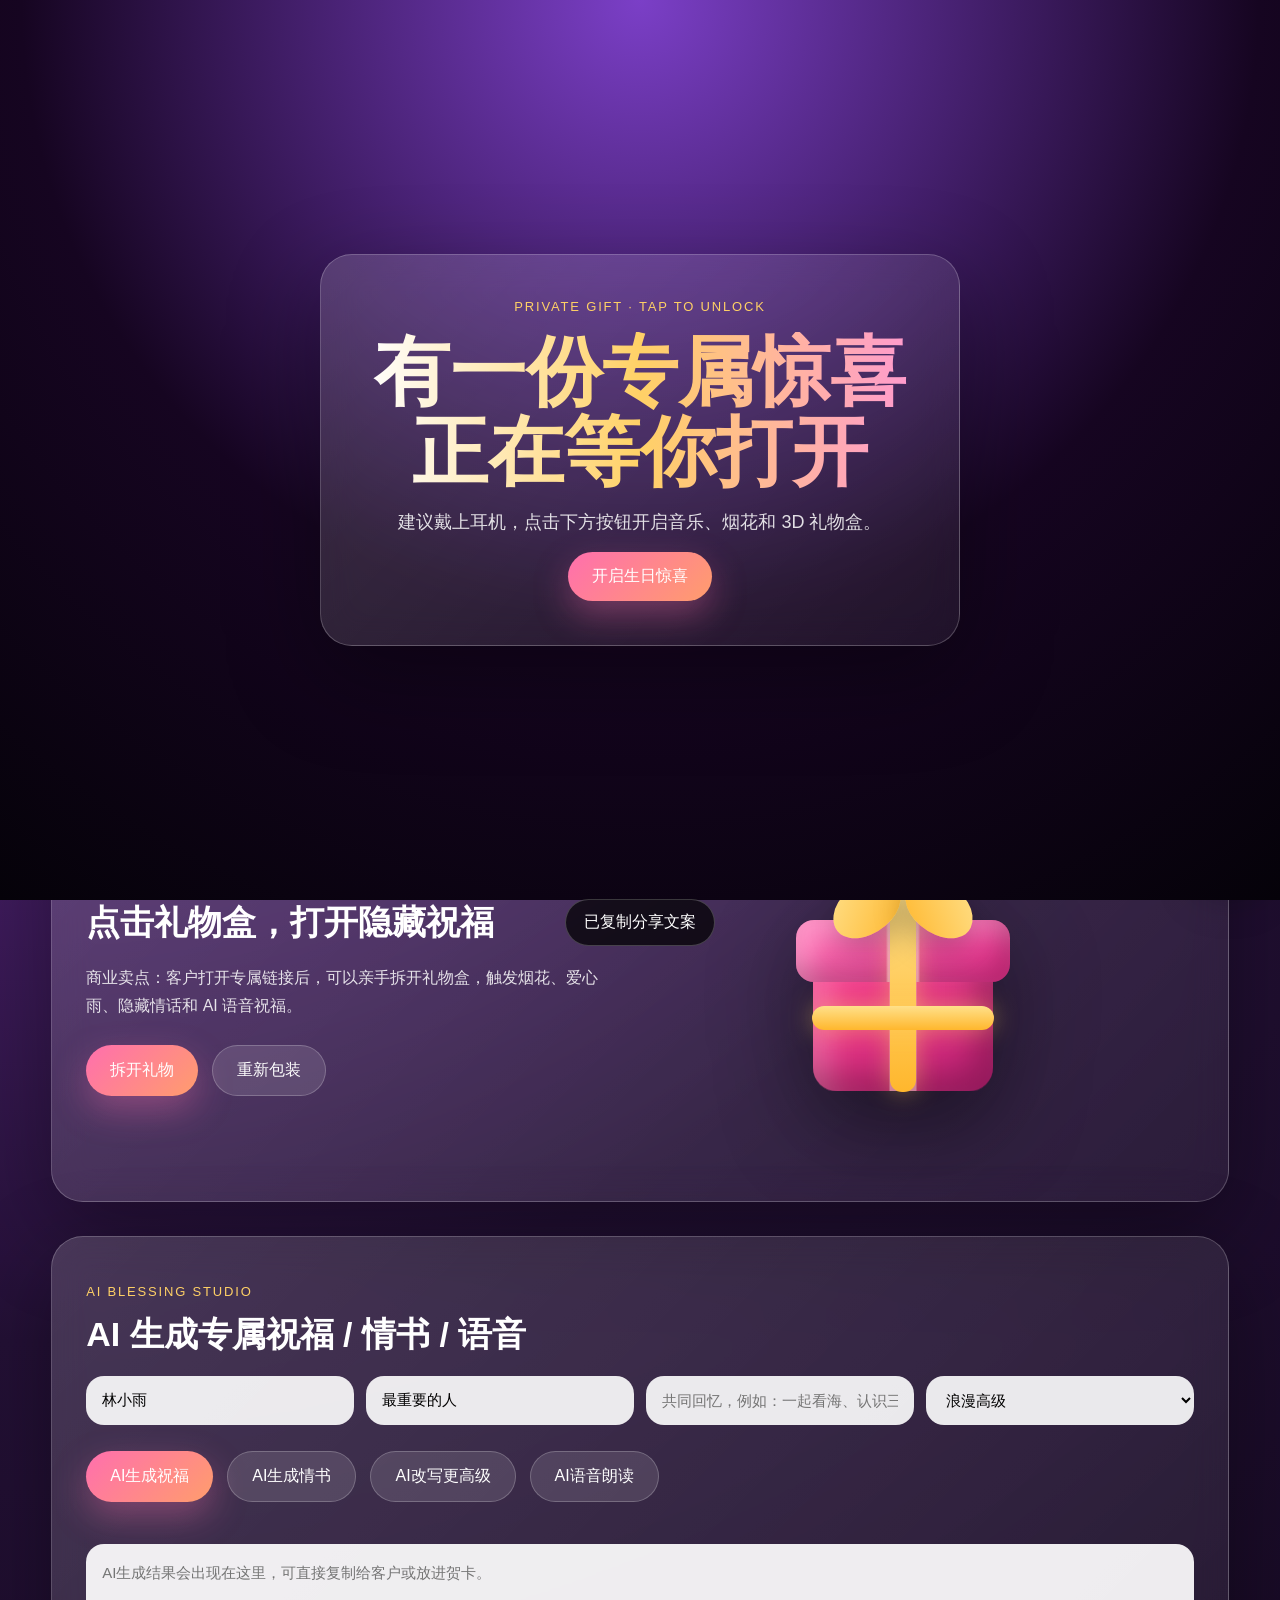
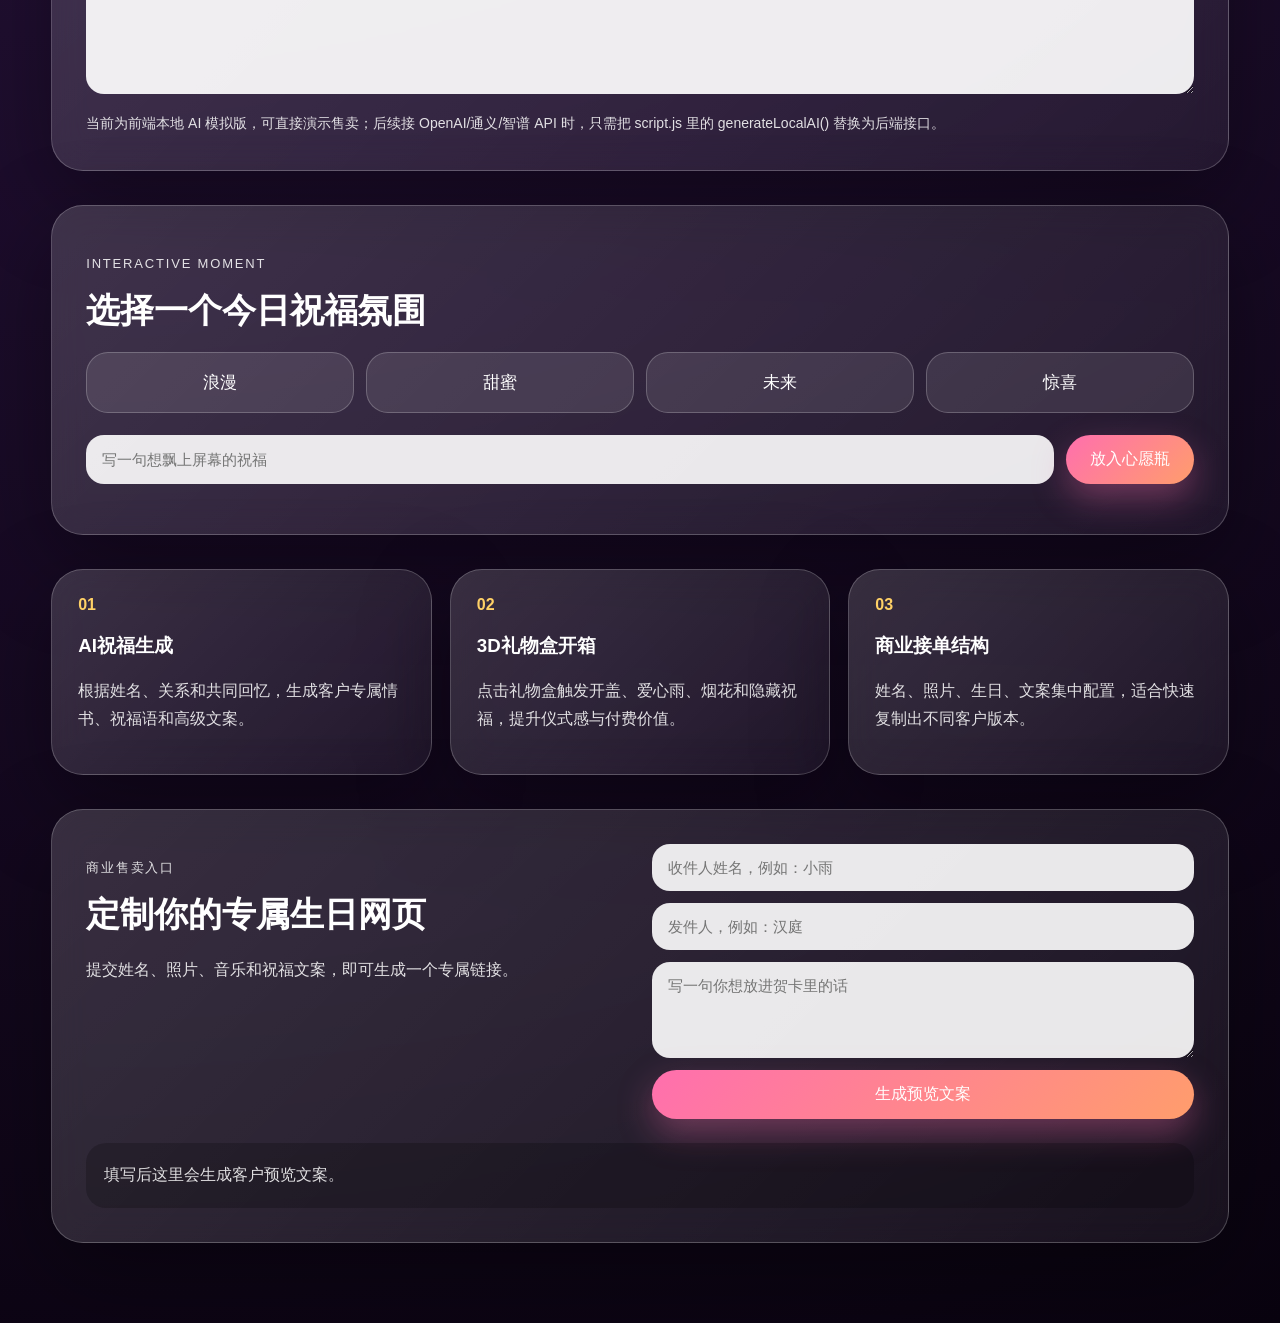
==== commit 7a67da9d: "Add files via upload" ====
--- a/index.html
+++ b/index.html
@@ -3,8 +3,8 @@
 <head>
   <meta charset="UTF-8" />
   <meta name="viewport" content="width=device-width, initial-scale=1.0" />
-  <title>心动生日电子贺卡｜商业交互版</title>
-  <meta name="description" content="商业级动态交互电子生日贺卡，支持开场解锁、照片轮播、音乐、烟花、弹幕、心愿瓶、情书和分享。" />
+  <title>心动生日电子贺卡｜AI + 3D礼物盒商业版</title>
+  <meta name="description" content="商业级动态交互电子生日贺卡，支持AI情书、AI祝福语、AI语音朗读、3D礼物盒、开场解锁、照片轮播、音乐、烟花、弹幕、心愿瓶和分享。" />
   <link rel="stylesheet" href="./style.css" />
 </head>
 <body>
@@ -15,23 +15,23 @@
     <div class="unlock-card glass">
       <div class="badge">Private Gift · Tap To Unlock</div>
       <h1>有一份专属惊喜<br>正在等你打开</h1>
-      <p>建议戴上耳机，点击下方按钮开始仪式感。</p>
+      <p>建议戴上耳机，点击下方按钮开启音乐、烟花和 3D 礼物盒。</p>
       <button class="btn primary" id="unlockBtn">开启生日惊喜</button>
     </div>
   </div>
 
   <div class="toast" id="toast">已复制分享文案</div>
-
   <div class="audio-fab" id="audioBtn" title="播放音乐"><span>♫</span></div>
   <audio id="bgMusic" loop preload="metadata"><source src="./assets/music.mp3" type="audio/mpeg" /></audio>
 
   <main class="page-shell" id="mainPage">
     <section class="hero glass">
-      <div class="badge">Premium Interactive Birthday Card · 2026</div>
+      <div class="badge">Premium AI Interactive Birthday Card · 2026</div>
       <h1><span id="receiverName">亲爱的宝贝</span><br />生日快乐</h1>
       <p class="subtitle">愿今天所有浪漫、好运和温柔，都奔向你。</p>
       <div class="hero-actions">
-        <button class="btn primary" id="openLetterBtn">打开专属情书</button>
+        <button class="btn primary" id="openGiftBtn">打开3D礼物盒</button>
+        <button class="btn ghost" id="openLetterBtn">打开专属情书</button>
         <button class="btn ghost" id="fireworkBtn">点亮烟花</button>
         <button class="btn ghost" id="shareBtn">复制分享</button>
       </div>
@@ -56,6 +56,55 @@
       </div>
     </section>
 
+    <section class="gift-panel glass" id="giftPanel">
+      <div class="gift-copy">
+        <p class="eyebrow">3D Gift Box</p>
+        <h2>点击礼物盒，打开隐藏祝福</h2>
+        <p>商业卖点：客户打开专属链接后，可以亲手拆开礼物盒，触发烟花、爱心雨、隐藏情话和 AI 语音祝福。</p>
+        <div class="gift-actions">
+          <button class="btn primary" id="giftOpenBtn">拆开礼物</button>
+          <button class="btn ghost" id="giftResetBtn">重新包装</button>
+        </div>
+      </div>
+      <div class="gift-stage" id="giftStage" aria-label="3D礼物盒">
+        <div class="gift-scene">
+          <div class="gift-box" id="giftBox">
+            <div class="box-lid"><span></span></div>
+            <div class="box-body"><span></span></div>
+            <div class="ribbon ribbon-v"></div>
+            <div class="ribbon ribbon-h"></div>
+            <div class="bow bow-left"></div>
+            <div class="bow bow-right"></div>
+            <div class="gift-surprise" id="giftSurprise">生日快乐<br><small>愿你永远被爱包围</small></div>
+          </div>
+        </div>
+      </div>
+    </section>
+
+    <section class="ai-panel glass">
+      <p class="eyebrow">AI Blessing Studio</p>
+      <h2>AI 生成专属祝福 / 情书 / 语音</h2>
+      <div class="ai-grid">
+        <input id="aiName" placeholder="收件人姓名，例如：善祯" />
+        <input id="aiRelation" placeholder="关系，例如：女朋友 / 朋友 / 家人" />
+        <input id="aiMemory" placeholder="共同回忆，例如：一起看海、认识三年" />
+        <select id="aiTone">
+          <option value="romantic">浪漫高级</option>
+          <option value="sweet">甜蜜可爱</option>
+          <option value="touching">感动走心</option>
+          <option value="luxury">商业高级感</option>
+        </select>
+      </div>
+      <div class="ai-actions">
+        <button class="btn primary" id="aiWishBtn">AI生成祝福</button>
+        <button class="btn ghost" id="aiLetterBtn">AI生成情书</button>
+        <button class="btn ghost" id="aiRewriteBtn">AI改写更高级</button>
+        <button class="btn ghost" id="aiSpeakBtn">AI语音朗读</button>
+      </div>
+      <textarea id="aiOutput" class="ai-output" placeholder="AI生成结果会出现在这里，可直接复制给客户或放进贺卡。"></textarea>
+      <p class="ai-note">当前为前端本地 AI 模拟版，可直接演示售卖；后续接 OpenAI/通义/智谱 API 时，只需把 script.js 里的 generateLocalAI() 替换为后端接口。</p>
+    </section>
+
     <section class="interactive-panel glass">
       <p class="eyebrow">Interactive Moment</p>
       <h2>选择一个今日祝福氛围</h2>
@@ -73,8 +122,8 @@
     </section>
 
     <section class="features">
-      <article class="feature glass"><span>01</span><h3>开场解锁仪式</h3><p>客户打开链接后先进入专属惊喜页面，点击后开启音乐、动画与祝福。</p></article>
-      <article class="feature glass"><span>02</span><h3>强交互祝福系统</h3><p>支持切换祝福、发送弹幕、心愿瓶记录和隐藏爱心彩蛋。</p></article>
+      <article class="feature glass"><span>01</span><h3>AI祝福生成</h3><p>根据姓名、关系和共同回忆，生成客户专属情书、祝福语和高级文案。</p></article>
+      <article class="feature glass"><span>02</span><h3>3D礼物盒开箱</h3><p>点击礼物盒触发开盖、爱心雨、烟花和隐藏祝福，提升仪式感与付费价值。</p></article>
       <article class="feature glass"><span>03</span><h3>商业接单结构</h3><p>姓名、照片、生日、文案集中配置，适合快速复制出不同客户版本。</p></article>
     </section>
 
--- a/style.css
+++ b/style.css
@@ -1,2 +1,2 @@
-:root{--bg1:#12051f;--bg2:#42113f;--pink:#ff6fae;--gold:#ffd166;--white:#fff;--glass:rgba(255,255,255,.12);--line:rgba(255,255,255,.22);--text:rgba(255,255,255,.86)}
-*{box-sizing:border-box}html{scroll-behavior:smooth}body{margin:0;min-height:100vh;font-family:-apple-system,BlinkMacSystemFont,'Segoe UI','PingFang SC','Microsoft YaHei',sans-serif;color:var(--white);background:radial-gradient(circle at top left,#7431a8 0,#231035 42%,#09030f 100%);overflow-x:hidden}button,input,textarea{font-family:inherit}#starsCanvas,#fireworksCanvas{position:fixed;inset:0;width:100%;height:100%;pointer-events:none}#starsCanvas{z-index:0}#fireworksCanvas{z-index:9}.page-shell{position:relative;z-index:2;width:min(1180px,92vw);margin:auto;padding:48px 0 80px;display:grid;grid-template-columns:1.1fr .9fr;gap:34px}.glass{background:linear-gradient(135deg,rgba(255,255,255,.16),rgba(255,255,255,.06));border:1px solid var(--line);box-shadow:0 30px 90px rgba(0,0,0,.35);backdrop-filter:blur(18px);border-radius:32px}.hero{padding:56px;align-self:center}.badge,.eyebrow{letter-spacing:.14em;text-transform:uppercase;color:var(--gold);font-size:13px}.hero h1{font-size:clamp(48px,8vw,96px);line-height:.98;margin:24px 0;background:linear-gradient(90deg,#fff,#ffd7ec,#ffd166);-webkit-background-clip:text;color:transparent}.subtitle{font-size:20px;color:var(--text);line-height:1.8}.hero-actions{display:flex;gap:14px;flex-wrap:wrap;margin:34px 0}.btn{border:none;border-radius:999px;padding:14px 24px;font-size:16px;cursor:pointer;transition:.25s}.btn.primary{background:linear-gradient(135deg,var(--pink),#ff9d6c);color:#fff;box-shadow:0 14px 35px rgba(255,111,174,.35)}.btn.ghost{background:rgba(255,255,255,.12);color:#fff;border:1px solid var(--line)}.btn:hover,.mood:hover,.mini-btn:hover{transform:translateY(-3px)}.countdown-card{display:inline-flex;gap:14px;align-items:center;padding:14px 18px;border-radius:18px;background:rgba(0,0,0,.22)}.countdown-card span{color:rgba(255,255,255,.65)}.phone-stage{display:flex;justify-content:center;align-items:center}.phone-frame{position:relative;width:min(360px,86vw);height:690px;border-radius:48px;padding:16px;background:linear-gradient(145deg,#fff6,#0006);box-shadow:0 35px 90px #0009;transform:rotate(2deg)}.phone-top{position:absolute;top:18px;left:50%;transform:translateX(-50%);width:116px;height:24px;background:#08040c;border-radius:0 0 16px 16px;z-index:3}.photo-slider{height:100%;border-radius:36px;overflow:hidden;position:relative;background:#111;cursor:zoom-in}.slide{position:absolute;inset:0;background-size:cover;background-position:center;opacity:0;transform:scale(1.06);transition:1s ease}.slide.active{opacity:1;transform:scale(1)}.floating-love{position:absolute;right:30px;top:90px;font-size:46px;animation:float 2.8s infinite ease-in-out;color:#ff7abf;text-shadow:0 8px 30px #ff7abf;cursor:pointer;z-index:5}.wish-card{position:absolute;left:30px;right:30px;bottom:36px;padding:22px;border-radius:26px;background:rgba(0,0,0,.42);border:1px solid rgba(255,255,255,.25);backdrop-filter:blur(12px)}.wish-card p{color:var(--gold);margin:0}.wish-card h2{margin:8px 0 14px;font-size:24px}.mini-btn{border:1px solid rgba(255,255,255,.35);background:rgba(255,255,255,.13);color:#fff;border-radius:999px;padding:9px 14px;cursor:pointer;transition:.25s}.features{grid-column:1/-1;display:grid;grid-template-columns:repeat(3,1fr);gap:18px}.feature{padding:26px}.feature span{color:var(--gold);font-weight:800}.feature p,.order-panel p,.interactive-panel p{color:var(--text);line-height:1.7}.interactive-panel{grid-column:1/-1;padding:34px}.interactive-panel h2,.order-panel h2{font-size:34px;margin:10px 0 18px}.mood-grid{display:grid;grid-template-columns:repeat(4,1fr);gap:12px}.mood{border:1px solid var(--line);border-radius:22px;padding:18px;background:rgba(255,255,255,.1);color:#fff;font-size:17px;cursor:pointer;transition:.25s}.mood.active{background:linear-gradient(135deg,var(--pink),#ff9d6c);box-shadow:0 16px 38px rgba(255,111,174,.28)}.wish-bottle{display:grid;grid-template-columns:1fr auto;gap:12px;margin-top:22px}.bottle-list{display:flex;gap:10px;flex-wrap:wrap;margin-top:16px}.bottle-item{padding:10px 14px;border-radius:999px;background:rgba(255,255,255,.13);border:1px solid var(--line);color:var(--text)}.order-panel{grid-column:1/-1;padding:34px;display:grid;grid-template-columns:1fr 1fr;gap:24px}form{display:grid;gap:12px}input,textarea{width:100%;border:none;border-radius:18px;padding:15px 16px;background:rgba(255,255,255,.9);font-size:15px}textarea{min-height:96px;resize:vertical}.result{grid-column:1/-1;background:rgba(0,0,0,.22);border-radius:20px;padding:18px;color:var(--text);line-height:1.8}.audio-fab{position:fixed;right:22px;bottom:22px;z-index:20;width:58px;height:58px;border-radius:50%;background:linear-gradient(135deg,var(--pink),var(--gold));display:grid;place-items:center;box-shadow:0 16px 45px rgba(0,0,0,.35);cursor:pointer}.audio-fab.playing{animation:pulse 1.3s infinite}.unlock-screen{position:fixed;inset:0;z-index:50;display:grid;place-items:center;padding:22px;background:radial-gradient(circle at top,#7b3fc7 0,#160521 56%,#050209 100%);transition:.7s}.unlock-screen.hide{opacity:0;pointer-events:none}.unlock-card{width:min(640px,94vw);padding:44px;text-align:center}.unlock-card h1{font-size:clamp(38px,7vw,76px);line-height:1.05;margin:18px 0;background:linear-gradient(90deg,#fff,#ffd166,#ff9ad0);-webkit-background-clip:text;color:transparent}.unlock-card p{color:var(--text);font-size:18px}.toast{position:fixed;left:50%;bottom:34px;transform:translateX(-50%) translateY(80px);z-index:60;background:rgba(0,0,0,.72);border:1px solid var(--line);border-radius:999px;padding:12px 18px;color:#fff;transition:.35s}.toast.show{transform:translateX(-50%) translateY(0)}.letter-modal,.photo-modal{position:fixed;inset:0;z-index:30;display:none;place-items:center;background:rgba(0,0,0,.62);padding:20px}.letter-modal.show,.photo-modal.show{display:grid}.letter-card{width:min(560px,92vw);position:relative;padding:38px;border-radius:34px;background:linear-gradient(145deg,#fff,#fff2f8);color:#35172c;box-shadow:0 30px 100px #000}.letter-card h2{font-size:36px;margin:12px 0}.letter-card p{line-height:2}.signature{text-align:right;font-weight:700}.close{position:absolute;right:18px;top:14px;border:none;background:transparent;font-size:34px;cursor:pointer}.photo-modal img{max-width:min(980px,94vw);max-height:84vh;border-radius:28px;box-shadow:0 30px 100px #000}.photo-close{color:#fff;z-index:3}.barrage{position:absolute;left:100%;white-space:nowrap;padding:6px 12px;border-radius:999px;background:rgba(0,0,0,.35);border:1px solid rgba(255,255,255,.22);color:#fff;animation:barrage 8s linear forwards;z-index:4}.heart-pop{position:fixed;z-index:45;pointer-events:none;color:#ff7abf;text-shadow:0 8px 28px #ff7abf;animation:heartPop 1.4s ease-out forwards}.sparkle{position:fixed;z-index:45;pointer-events:none;width:8px;height:8px;border-radius:50%;background:#fff;box-shadow:0 0 18px #ffd166;animation:sparkle 900ms ease-out forwards}@keyframes float{50%{transform:translateY(-18px) rotate(-8deg)}}@keyframes pulse{50%{transform:scale(1.08)}}@keyframes barrage{to{left:-130%}}@keyframes heartPop{to{transform:translateY(-160px) scale(1.8);opacity:0}}@keyframes sparkle{to{transform:translate(var(--x),var(--y)) scale(0);opacity:0}}@media(max-width:860px){.page-shell{grid-template-columns:1fr;padding-top:24px}.hero{padding:34px}.features,.order-panel,.mood-grid,.wish-bottle{grid-template-columns:1fr}.phone-frame{height:610px}.hero-actions{gap:10px}.btn{width:100%}.interactive-panel,.order-panel{padding:26px}.unlock-card{padding:30px}}
+:root{--bg1:#12051f;--bg2:#42113f;--pink:#ff6fae;--gold:#ffd166;--white:#fff;--glass:rgba(255,255,255,.12);--line:rgba(255,255,255,.22);--text:rgba(255,255,255,.86);--blue:#8ec5ff}
+*{box-sizing:border-box}html{scroll-behavior:smooth}body{margin:0;min-height:100vh;font-family:-apple-system,BlinkMacSystemFont,'Segoe UI','PingFang SC','Microsoft YaHei',sans-serif;color:var(--white);background:radial-gradient(circle at top left,#7431a8 0,#231035 42%,#09030f 100%);overflow-x:hidden}button,input,textarea,select{font-family:inherit}#starsCanvas,#fireworksCanvas{position:fixed;inset:0;width:100%;height:100%;pointer-events:none}#starsCanvas{z-index:0}#fireworksCanvas{z-index:9}.page-shell{position:relative;z-index:2;width:min(1180px,92vw);margin:auto;padding:48px 0 80px;display:grid;grid-template-columns:1.1fr .9fr;gap:34px}.glass{background:linear-gradient(135deg,rgba(255,255,255,.16),rgba(255,255,255,.06));border:1px solid var(--line);box-shadow:0 30px 90px rgba(0,0,0,.35);backdrop-filter:blur(18px);border-radius:32px}.hero{padding:56px;align-self:center}.badge,.eyebrow{letter-spacing:.14em;text-transform:uppercase;color:var(--gold);font-size:13px}.hero h1{font-size:clamp(48px,8vw,96px);line-height:.98;margin:24px 0;background:linear-gradient(90deg,#fff,#ffd7ec,#ffd166);-webkit-background-clip:text;color:transparent}.subtitle{font-size:20px;color:var(--text);line-height:1.8}.hero-actions,.ai-actions,.gift-actions{display:flex;gap:14px;flex-wrap:wrap;margin:26px 0}.btn{border:none;border-radius:999px;padding:14px 24px;font-size:16px;cursor:pointer;transition:.25s}.btn.primary{background:linear-gradient(135deg,var(--pink),#ff9d6c);color:#fff;box-shadow:0 14px 35px rgba(255,111,174,.35)}.btn.ghost{background:rgba(255,255,255,.12);color:#fff;border:1px solid var(--line)}.btn:hover,.mood:hover,.mini-btn:hover{transform:translateY(-3px)}.countdown-card{display:inline-flex;gap:14px;align-items:center;padding:14px 18px;border-radius:18px;background:rgba(0,0,0,.22)}.countdown-card span{color:rgba(255,255,255,.65)}.phone-stage{display:flex;justify-content:center;align-items:center}.phone-frame{position:relative;width:min(360px,86vw);height:690px;border-radius:48px;padding:16px;background:linear-gradient(145deg,#fff6,#0006);box-shadow:0 35px 90px #0009;transform:rotate(2deg)}.phone-top{position:absolute;top:18px;left:50%;transform:translateX(-50%);width:116px;height:24px;background:#08040c;border-radius:0 0 16px 16px;z-index:3}.photo-slider{height:100%;border-radius:36px;overflow:hidden;position:relative;background:#111;cursor:zoom-in}.slide{position:absolute;inset:0;background-size:cover;background-position:center;opacity:0;transform:scale(1.06);transition:1s ease}.slide.active{opacity:1;transform:scale(1)}.floating-love{position:absolute;right:30px;top:90px;font-size:46px;animation:float 2.8s infinite ease-in-out;color:#ff7abf;text-shadow:0 8px 30px #ff7abf;cursor:pointer;z-index:5}.wish-card{position:absolute;left:30px;right:30px;bottom:36px;padding:22px;border-radius:26px;background:rgba(0,0,0,.42);border:1px solid rgba(255,255,255,.25);backdrop-filter:blur(12px)}.wish-card p{color:var(--gold);margin:0}.wish-card h2{margin:8px 0 14px;font-size:24px}.mini-btn{border:1px solid rgba(255,255,255,.35);background:rgba(255,255,255,.13);color:#fff;border-radius:999px;padding:9px 14px;cursor:pointer;transition:.25s}.features{grid-column:1/-1;display:grid;grid-template-columns:repeat(3,1fr);gap:18px}.feature{padding:26px}.feature span{color:var(--gold);font-weight:800}.feature p,.order-panel p,.interactive-panel p,.gift-panel p,.ai-note{color:var(--text);line-height:1.7}.interactive-panel,.ai-panel,.gift-panel{grid-column:1/-1;padding:34px}.gift-panel{display:grid;grid-template-columns:.95fr 1.05fr;align-items:center;min-height:430px;overflow:hidden}.interactive-panel h2,.order-panel h2,.gift-panel h2,.ai-panel h2{font-size:34px;margin:10px 0 18px}.gift-stage{min-height:360px;display:grid;place-items:center;perspective:1000px}.gift-scene{width:330px;height:300px;display:grid;place-items:center;transform-style:preserve-3d;animation:giftFloat 4s ease-in-out infinite}.gift-box{position:relative;width:230px;height:210px;transform-style:preserve-3d;cursor:pointer;filter:drop-shadow(0 35px 45px rgba(0,0,0,.45))}.box-body{position:absolute;left:25px;bottom:0;width:180px;height:140px;border-radius:14px 14px 24px 24px;background:linear-gradient(145deg,#ff438f,#bd1f75);transform:rotateX(8deg);box-shadow:inset -18px -20px 30px rgba(0,0,0,.22),inset 18px 18px 28px rgba(255,255,255,.22)}.box-body span{position:absolute;inset:0;border-radius:inherit;background:linear-gradient(90deg,transparent 42%,rgba(255,255,255,.38) 43%,rgba(255,255,255,.38) 57%,transparent 58%)}.box-lid{position:absolute;left:8px;top:38px;width:214px;height:62px;border-radius:18px;background:linear-gradient(145deg,#ff76b7,#dc2a84);transform-origin:50% 100%;transition:.8s cubic-bezier(.2,1.1,.2,1);box-shadow:inset -12px -14px 22px rgba(0,0,0,.16),inset 15px 15px 25px rgba(255,255,255,.24);z-index:3}.box-lid span{position:absolute;inset:0;border-radius:inherit;background:linear-gradient(90deg,transparent 42%,rgba(255,255,255,.42) 43%,rgba(255,255,255,.42) 57%,transparent 58%)}.ribbon{position:absolute;background:linear-gradient(180deg,#ffe08a,#ffb72d);z-index:4;box-shadow:0 0 25px rgba(255,209,102,.45)}.ribbon-v{left:102px;bottom:0;width:26px;height:205px;border-radius:12px}.ribbon-h{left:24px;bottom:62px;width:182px;height:24px;border-radius:12px}.bow{position:absolute;top:0;width:74px;height:52px;background:linear-gradient(135deg,#ffe08a,#ffb72d);border-radius:60% 40% 60% 40%;z-index:5;box-shadow:0 12px 30px rgba(0,0,0,.22)}.bow-left{left:42px;transform:rotate(-24deg)}.bow-right{right:42px;transform:scaleX(-1) rotate(-24deg)}.gift-surprise{position:absolute;left:50%;bottom:72px;transform:translateX(-50%) translateY(35px) scale(.6);min-width:250px;text-align:center;font-size:34px;font-weight:900;line-height:1.1;background:linear-gradient(90deg,#fff,#ffd166,#ff9ad0);-webkit-background-clip:text;color:transparent;text-shadow:0 0 30px rgba(255,209,102,.25);opacity:0;transition:.8s;z-index:1}.gift-surprise small{font-size:16px;color:#fff;-webkit-text-fill-color:#fff;font-weight:600}.gift-box.open .box-lid{transform:translateY(-80px) rotateX(68deg) rotateZ(-8deg)}.gift-box.open .bow{transform:translateY(-88px) rotate(18deg) scale(.9)}.gift-box.open .bow-right{transform:translateY(-88px) scaleX(-1) rotate(18deg) scale(.9)}.gift-box.open .gift-surprise{opacity:1;transform:translateX(-50%) translateY(-70px) scale(1)}.gift-box.open .ribbon-v{animation:ribbonGlow 1.1s infinite}.ai-grid{display:grid;grid-template-columns:repeat(4,1fr);gap:12px}.ai-output{margin-top:16px;min-height:150px;background:rgba(255,255,255,.92);color:#27152a;line-height:1.8}.ai-note{margin-bottom:0;font-size:14px}.mood-grid{display:grid;grid-template-columns:repeat(4,1fr);gap:12px}.mood{border:1px solid var(--line);border-radius:22px;padding:18px;background:rgba(255,255,255,.1);color:#fff;font-size:17px;cursor:pointer;transition:.25s}.mood.active{background:linear-gradient(135deg,var(--pink),#ff9d6c);box-shadow:0 16px 38px rgba(255,111,174,.28)}.wish-bottle{display:grid;grid-template-columns:1fr auto;gap:12px;margin-top:22px}.bottle-list{display:flex;gap:10px;flex-wrap:wrap;margin-top:16px}.bottle-item{padding:10px 14px;border-radius:999px;background:rgba(255,255,255,.13);border:1px solid var(--line);color:var(--text)}.order-panel{grid-column:1/-1;padding:34px;display:grid;grid-template-columns:1fr 1fr;gap:24px}form{display:grid;gap:12px}input,textarea,select{width:100%;border:none;border-radius:18px;padding:15px 16px;background:rgba(255,255,255,.9);font-size:15px}textarea{min-height:96px;resize:vertical}.result{grid-column:1/-1;background:rgba(0,0,0,.22);border-radius:20px;padding:18px;color:var(--text);line-height:1.8}.audio-fab{position:fixed;right:22px;bottom:22px;z-index:20;width:58px;height:58px;border-radius:50%;background:linear-gradient(135deg,var(--pink),var(--gold));display:grid;place-items:center;box-shadow:0 16px 45px rgba(0,0,0,.35);cursor:pointer}.audio-fab.playing{animation:pulse 1.3s infinite}.unlock-screen{position:fixed;inset:0;z-index:50;display:grid;place-items:center;padding:22px;background:radial-gradient(circle at top,#7b3fc7 0,#160521 56%,#050209 100%);transition:.7s}.unlock-screen.hide{opacity:0;pointer-events:none}.unlock-card{width:min(640px,94vw);padding:44px;text-align:center}.unlock-card h1{font-size:clamp(38px,7vw,76px);line-height:1.05;margin:18px 0;background:linear-gradient(90deg,#fff,#ffd166,#ff9ad0);-webkit-background-clip:text;color:transparent}.unlock-card p{color:var(--text);font-size:18px}.toast{position:fixed;left:50%;bottom:34px;transform:translateX(-50%) translateY(80px);z-index:60;background:rgba(0,0,0,.72);border:1px solid var(--line);border-radius:999px;padding:12px 18px;color:#fff;transition:.35s}.toast.show{transform:translateX(-50%) translateY(0)}.letter-modal,.photo-modal{position:fixed;inset:0;z-index:30;display:none;place-items:center;background:rgba(0,0,0,.62);padding:20px}.letter-modal.show,.photo-modal.show{display:grid}.letter-card{width:min(560px,92vw);position:relative;padding:38px;border-radius:34px;background:linear-gradient(145deg,#fff,#fff2f8);color:#35172c;box-shadow:0 30px 100px #000}.letter-card h2{font-size:36px;margin:12px 0}.letter-card p{line-height:2}.signature{text-align:right;font-weight:700}.close{position:absolute;right:18px;top:14px;border:none;background:transparent;font-size:34px;cursor:pointer}.photo-modal img{max-width:min(980px,94vw);max-height:84vh;border-radius:28px;box-shadow:0 30px 100px #000}.photo-close{color:#fff;z-index:3}.barrage{position:absolute;left:100%;white-space:nowrap;padding:6px 12px;border-radius:999px;background:rgba(0,0,0,.35);border:1px solid rgba(255,255,255,.22);color:#fff;animation:barrage 8s linear forwards;z-index:4}.heart-pop{position:fixed;z-index:45;pointer-events:none;color:#ff7abf;text-shadow:0 8px 28px #ff7abf;animation:heartPop 1.4s ease-out forwards}.sparkle{position:fixed;z-index:45;pointer-events:none;width:8px;height:8px;border-radius:50%;background:#fff;box-shadow:0 0 18px #ffd166;animation:sparkle 900ms ease-out forwards}@keyframes float{50%{transform:translateY(-18px) rotate(-8deg)}}@keyframes pulse{50%{transform:scale(1.08)}}@keyframes barrage{to{left:-130%}}@keyframes heartPop{to{transform:translateY(-160px) scale(1.8);opacity:0}}@keyframes sparkle{to{transform:translate(var(--x),var(--y)) scale(0);opacity:0}}@keyframes giftFloat{50%{transform:translateY(-18px) rotateY(10deg)}}@keyframes ribbonGlow{50%{box-shadow:0 0 38px rgba(255,209,102,.9)}}@media(max-width:860px){.page-shell{grid-template-columns:1fr;padding-top:24px}.hero{padding:34px}.features,.order-panel,.mood-grid,.wish-bottle,.gift-panel,.ai-grid{grid-template-columns:1fr}.phone-frame{height:610px}.hero-actions,.ai-actions,.gift-actions{gap:10px}.btn{width:100%}.interactive-panel,.order-panel,.gift-panel,.ai-panel{padding:26px}.unlock-card{padding:30px}.gift-stage{min-height:310px}.gift-scene{transform:scale(.86)}}
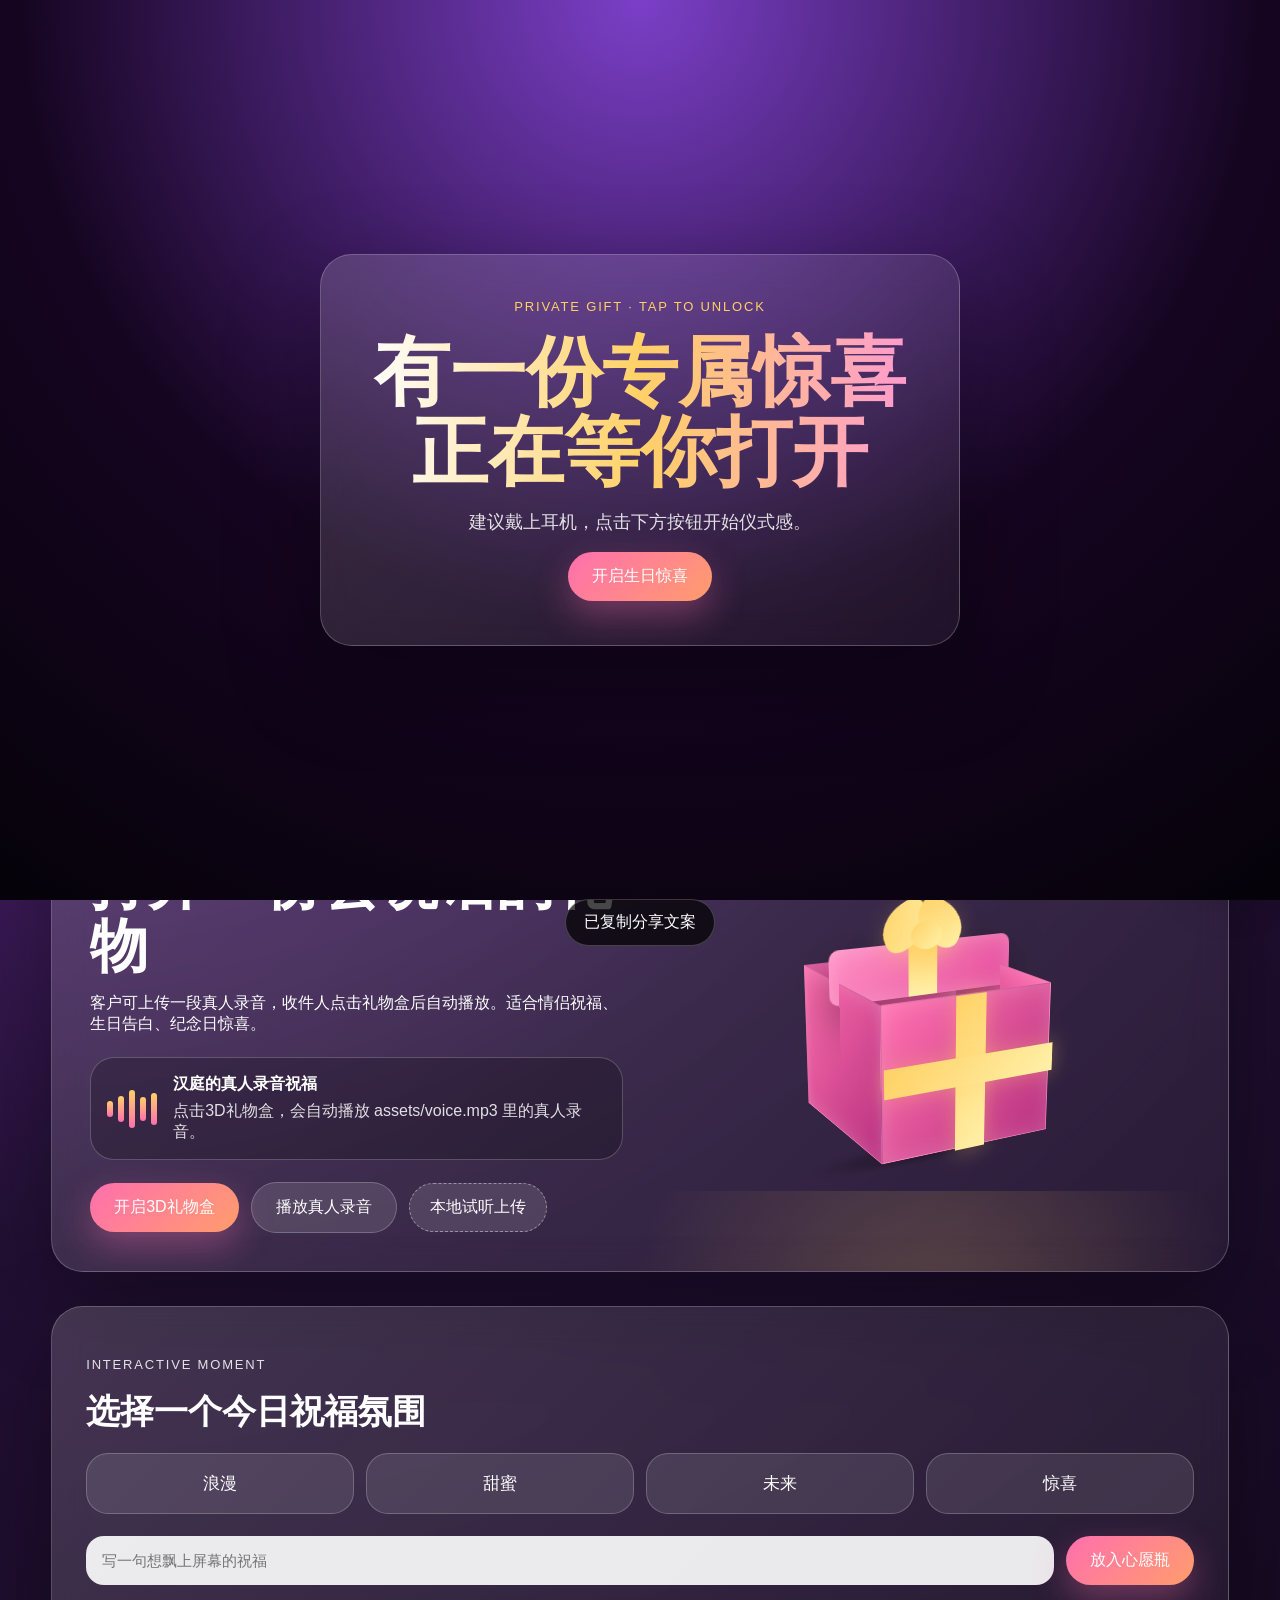
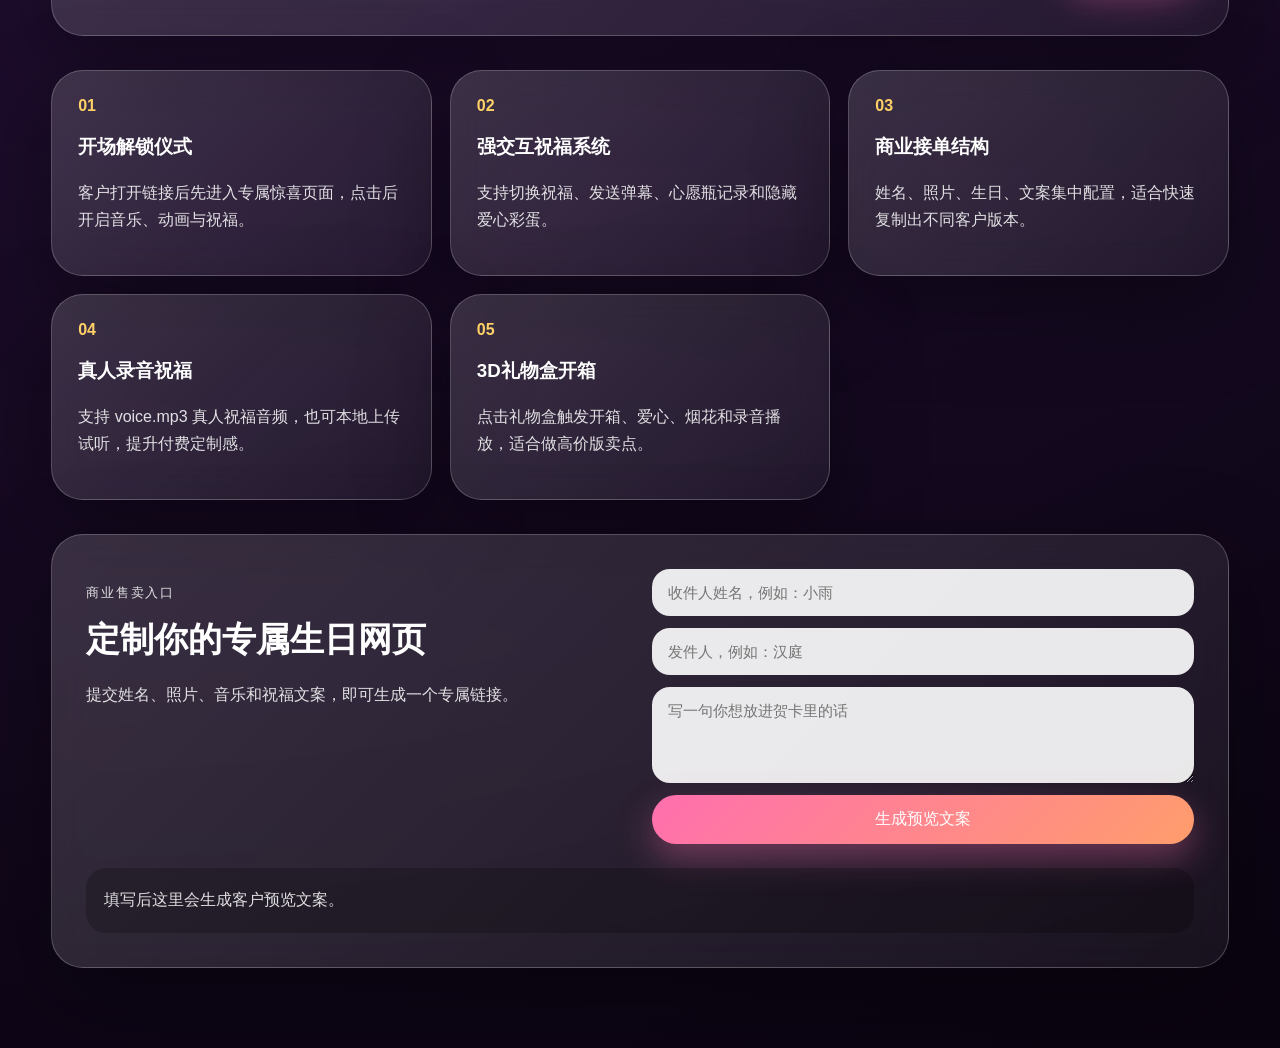
==== commit 99b19066: "Add files via upload" ====
--- a/index.html
+++ b/index.html
@@ -3,8 +3,8 @@
 <head>
   <meta charset="UTF-8" />
   <meta name="viewport" content="width=device-width, initial-scale=1.0" />
-  <title>心动生日电子贺卡｜AI + 3D礼物盒商业版</title>
-  <meta name="description" content="商业级动态交互电子生日贺卡，支持AI情书、AI祝福语、AI语音朗读、3D礼物盒、开场解锁、照片轮播、音乐、烟花、弹幕、心愿瓶和分享。" />
+  <title>心动生日电子贺卡｜商业交互版</title>
+  <meta name="description" content="商业级动态交互电子生日贺卡，支持开场解锁、照片轮播、音乐、烟花、弹幕、心愿瓶、情书和分享。" />
   <link rel="stylesheet" href="./style.css" />
 </head>
 <body>
@@ -15,25 +15,27 @@
     <div class="unlock-card glass">
       <div class="badge">Private Gift · Tap To Unlock</div>
       <h1>有一份专属惊喜<br>正在等你打开</h1>
-      <p>建议戴上耳机，点击下方按钮开启音乐、烟花和 3D 礼物盒。</p>
+      <p>建议戴上耳机，点击下方按钮开始仪式感。</p>
       <button class="btn primary" id="unlockBtn">开启生日惊喜</button>
     </div>
   </div>
 
   <div class="toast" id="toast">已复制分享文案</div>
+
   <div class="audio-fab" id="audioBtn" title="播放音乐"><span>♫</span></div>
   <audio id="bgMusic" loop preload="metadata"><source src="./assets/music.mp3" type="audio/mpeg" /></audio>
+  <audio id="voiceAudio" preload="metadata"><source src="./assets/voice.mp3" type="audio/mpeg" /></audio>
 
   <main class="page-shell" id="mainPage">
     <section class="hero glass">
-      <div class="badge">Premium AI Interactive Birthday Card · 2026</div>
+      <div class="badge">Premium Interactive Birthday Card · 2026</div>
       <h1><span id="receiverName">亲爱的宝贝</span><br />生日快乐</h1>
       <p class="subtitle">愿今天所有浪漫、好运和温柔，都奔向你。</p>
       <div class="hero-actions">
-        <button class="btn primary" id="openGiftBtn">打开3D礼物盒</button>
-        <button class="btn ghost" id="openLetterBtn">打开专属情书</button>
+        <button class="btn primary" id="openLetterBtn">打开专属情书</button>
         <button class="btn ghost" id="fireworkBtn">点亮烟花</button>
         <button class="btn ghost" id="shareBtn">复制分享</button>
+        <button class="btn ghost" id="scrollGiftBtn">打开礼物盒</button>
       </div>
       <div class="countdown-card"><span>距离生日惊喜</span><strong id="countdownText">加载中...</strong></div>
     </section>
@@ -56,53 +58,45 @@
       </div>
     </section>
 
-    <section class="gift-panel glass" id="giftPanel">
+    <section class="gift-voice-section glass" id="giftSection">
       <div class="gift-copy">
-        <p class="eyebrow">3D Gift Box</p>
-        <h2>点击礼物盒，打开隐藏祝福</h2>
-        <p>商业卖点：客户打开专属链接后，可以亲手拆开礼物盒，触发烟花、爱心雨、隐藏情话和 AI 语音祝福。</p>
+        <p class="eyebrow">Real Voice · 3D Gift</p>
+        <h2>打开一份会说话的礼物</h2>
+        <p>客户可上传一段真人录音，收件人点击礼物盒后自动播放。适合情侣祝福、生日告白、纪念日惊喜。</p>
+        <div class="voice-panel">
+          <div class="voice-wave" aria-hidden="true"><i></i><i></i><i></i><i></i><i></i></div>
+          <div>
+            <strong id="voiceTitle">真人录音祝福</strong>
+            <p id="voiceHint">把录音文件命名为 voice.mp3，放入 assets 文件夹即可上线。</p>
+          </div>
+        </div>
         <div class="gift-actions">
-          <button class="btn primary" id="giftOpenBtn">拆开礼物</button>
-          <button class="btn ghost" id="giftResetBtn">重新包装</button>
+          <button class="btn primary" id="openGiftBtn">开启3D礼物盒</button>
+          <button class="btn ghost" id="playVoiceBtn" type="button">播放真人录音</button>
+          <label class="upload-voice">本地试听上传<input id="voiceUpload" type="file" accept="audio/*" /></label>
         </div>
       </div>
-      <div class="gift-stage" id="giftStage" aria-label="3D礼物盒">
-        <div class="gift-scene">
-          <div class="gift-box" id="giftBox">
-            <div class="box-lid"><span></span></div>
-            <div class="box-body"><span></span></div>
-            <div class="ribbon ribbon-v"></div>
-            <div class="ribbon ribbon-h"></div>
-            <div class="bow bow-left"></div>
-            <div class="bow bow-right"></div>
-            <div class="gift-surprise" id="giftSurprise">生日快乐<br><small>愿你永远被爱包围</small></div>
+      <div class="gift-stage">
+        <div class="gift-scene" id="giftBox">
+          <div class="gift-box-base face front"></div>
+          <div class="gift-box-base face back"></div>
+          <div class="gift-box-base face left"></div>
+          <div class="gift-box-base face right"></div>
+          <div class="gift-box-base face bottom"></div>
+          <div class="gift-ribbon vertical"></div>
+          <div class="gift-ribbon horizontal"></div>
+          <div class="gift-lid">
+            <div class="lid-top"></div>
+            <div class="gift-bow bow-left"></div>
+            <div class="gift-bow bow-right"></div>
+            <div class="gift-bow bow-knot"></div>
+          </div>
+          <div class="gift-surprise">
+            <span>生日快乐</span>
+            <small id="giftSurpriseText">愿你的世界永远有光</small>
           </div>
         </div>
       </div>
-    </section>
-
-    <section class="ai-panel glass">
-      <p class="eyebrow">AI Blessing Studio</p>
-      <h2>AI 生成专属祝福 / 情书 / 语音</h2>
-      <div class="ai-grid">
-        <input id="aiName" placeholder="收件人姓名，例如：善祯" />
-        <input id="aiRelation" placeholder="关系，例如：女朋友 / 朋友 / 家人" />
-        <input id="aiMemory" placeholder="共同回忆，例如：一起看海、认识三年" />
-        <select id="aiTone">
-          <option value="romantic">浪漫高级</option>
-          <option value="sweet">甜蜜可爱</option>
-          <option value="touching">感动走心</option>
-          <option value="luxury">商业高级感</option>
-        </select>
-      </div>
-      <div class="ai-actions">
-        <button class="btn primary" id="aiWishBtn">AI生成祝福</button>
-        <button class="btn ghost" id="aiLetterBtn">AI生成情书</button>
-        <button class="btn ghost" id="aiRewriteBtn">AI改写更高级</button>
-        <button class="btn ghost" id="aiSpeakBtn">AI语音朗读</button>
-      </div>
-      <textarea id="aiOutput" class="ai-output" placeholder="AI生成结果会出现在这里，可直接复制给客户或放进贺卡。"></textarea>
-      <p class="ai-note">当前为前端本地 AI 模拟版，可直接演示售卖；后续接 OpenAI/通义/智谱 API 时，只需把 script.js 里的 generateLocalAI() 替换为后端接口。</p>
     </section>
 
     <section class="interactive-panel glass">
@@ -122,9 +116,11 @@
     </section>
 
     <section class="features">
-      <article class="feature glass"><span>01</span><h3>AI祝福生成</h3><p>根据姓名、关系和共同回忆，生成客户专属情书、祝福语和高级文案。</p></article>
-      <article class="feature glass"><span>02</span><h3>3D礼物盒开箱</h3><p>点击礼物盒触发开盖、爱心雨、烟花和隐藏祝福，提升仪式感与付费价值。</p></article>
+      <article class="feature glass"><span>01</span><h3>开场解锁仪式</h3><p>客户打开链接后先进入专属惊喜页面，点击后开启音乐、动画与祝福。</p></article>
+      <article class="feature glass"><span>02</span><h3>强交互祝福系统</h3><p>支持切换祝福、发送弹幕、心愿瓶记录和隐藏爱心彩蛋。</p></article>
       <article class="feature glass"><span>03</span><h3>商业接单结构</h3><p>姓名、照片、生日、文案集中配置，适合快速复制出不同客户版本。</p></article>
+      <article class="feature glass"><span>04</span><h3>真人录音祝福</h3><p>支持 voice.mp3 真人祝福音频，也可本地上传试听，提升付费定制感。</p></article>
+      <article class="feature glass"><span>05</span><h3>3D礼物盒开箱</h3><p>点击礼物盒触发开箱、爱心、烟花和录音播放，适合做高价版卖点。</p></article>
     </section>
 
     <section class="order-panel glass">
--- a/style.css
+++ b/style.css
@@ -1,2 +1,5 @@
-:root{--bg1:#12051f;--bg2:#42113f;--pink:#ff6fae;--gold:#ffd166;--white:#fff;--glass:rgba(255,255,255,.12);--line:rgba(255,255,255,.22);--text:rgba(255,255,255,.86);--blue:#8ec5ff}
-*{box-sizing:border-box}html{scroll-behavior:smooth}body{margin:0;min-height:100vh;font-family:-apple-system,BlinkMacSystemFont,'Segoe UI','PingFang SC','Microsoft YaHei',sans-serif;color:var(--white);background:radial-gradient(circle at top left,#7431a8 0,#231035 42%,#09030f 100%);overflow-x:hidden}button,input,textarea,select{font-family:inherit}#starsCanvas,#fireworksCanvas{position:fixed;inset:0;width:100%;height:100%;pointer-events:none}#starsCanvas{z-index:0}#fireworksCanvas{z-index:9}.page-shell{position:relative;z-index:2;width:min(1180px,92vw);margin:auto;padding:48px 0 80px;display:grid;grid-template-columns:1.1fr .9fr;gap:34px}.glass{background:linear-gradient(135deg,rgba(255,255,255,.16),rgba(255,255,255,.06));border:1px solid var(--line);box-shadow:0 30px 90px rgba(0,0,0,.35);backdrop-filter:blur(18px);border-radius:32px}.hero{padding:56px;align-self:center}.badge,.eyebrow{letter-spacing:.14em;text-transform:uppercase;color:var(--gold);font-size:13px}.hero h1{font-size:clamp(48px,8vw,96px);line-height:.98;margin:24px 0;background:linear-gradient(90deg,#fff,#ffd7ec,#ffd166);-webkit-background-clip:text;color:transparent}.subtitle{font-size:20px;color:var(--text);line-height:1.8}.hero-actions,.ai-actions,.gift-actions{display:flex;gap:14px;flex-wrap:wrap;margin:26px 0}.btn{border:none;border-radius:999px;padding:14px 24px;font-size:16px;cursor:pointer;transition:.25s}.btn.primary{background:linear-gradient(135deg,var(--pink),#ff9d6c);color:#fff;box-shadow:0 14px 35px rgba(255,111,174,.35)}.btn.ghost{background:rgba(255,255,255,.12);color:#fff;border:1px solid var(--line)}.btn:hover,.mood:hover,.mini-btn:hover{transform:translateY(-3px)}.countdown-card{display:inline-flex;gap:14px;align-items:center;padding:14px 18px;border-radius:18px;background:rgba(0,0,0,.22)}.countdown-card span{color:rgba(255,255,255,.65)}.phone-stage{display:flex;justify-content:center;align-items:center}.phone-frame{position:relative;width:min(360px,86vw);height:690px;border-radius:48px;padding:16px;background:linear-gradient(145deg,#fff6,#0006);box-shadow:0 35px 90px #0009;transform:rotate(2deg)}.phone-top{position:absolute;top:18px;left:50%;transform:translateX(-50%);width:116px;height:24px;background:#08040c;border-radius:0 0 16px 16px;z-index:3}.photo-slider{height:100%;border-radius:36px;overflow:hidden;position:relative;background:#111;cursor:zoom-in}.slide{position:absolute;inset:0;background-size:cover;background-position:center;opacity:0;transform:scale(1.06);transition:1s ease}.slide.active{opacity:1;transform:scale(1)}.floating-love{position:absolute;right:30px;top:90px;font-size:46px;animation:float 2.8s infinite ease-in-out;color:#ff7abf;text-shadow:0 8px 30px #ff7abf;cursor:pointer;z-index:5}.wish-card{position:absolute;left:30px;right:30px;bottom:36px;padding:22px;border-radius:26px;background:rgba(0,0,0,.42);border:1px solid rgba(255,255,255,.25);backdrop-filter:blur(12px)}.wish-card p{color:var(--gold);margin:0}.wish-card h2{margin:8px 0 14px;font-size:24px}.mini-btn{border:1px solid rgba(255,255,255,.35);background:rgba(255,255,255,.13);color:#fff;border-radius:999px;padding:9px 14px;cursor:pointer;transition:.25s}.features{grid-column:1/-1;display:grid;grid-template-columns:repeat(3,1fr);gap:18px}.feature{padding:26px}.feature span{color:var(--gold);font-weight:800}.feature p,.order-panel p,.interactive-panel p,.gift-panel p,.ai-note{color:var(--text);line-height:1.7}.interactive-panel,.ai-panel,.gift-panel{grid-column:1/-1;padding:34px}.gift-panel{display:grid;grid-template-columns:.95fr 1.05fr;align-items:center;min-height:430px;overflow:hidden}.interactive-panel h2,.order-panel h2,.gift-panel h2,.ai-panel h2{font-size:34px;margin:10px 0 18px}.gift-stage{min-height:360px;display:grid;place-items:center;perspective:1000px}.gift-scene{width:330px;height:300px;display:grid;place-items:center;transform-style:preserve-3d;animation:giftFloat 4s ease-in-out infinite}.gift-box{position:relative;width:230px;height:210px;transform-style:preserve-3d;cursor:pointer;filter:drop-shadow(0 35px 45px rgba(0,0,0,.45))}.box-body{position:absolute;left:25px;bottom:0;width:180px;height:140px;border-radius:14px 14px 24px 24px;background:linear-gradient(145deg,#ff438f,#bd1f75);transform:rotateX(8deg);box-shadow:inset -18px -20px 30px rgba(0,0,0,.22),inset 18px 18px 28px rgba(255,255,255,.22)}.box-body span{position:absolute;inset:0;border-radius:inherit;background:linear-gradient(90deg,transparent 42%,rgba(255,255,255,.38) 43%,rgba(255,255,255,.38) 57%,transparent 58%)}.box-lid{position:absolute;left:8px;top:38px;width:214px;height:62px;border-radius:18px;background:linear-gradient(145deg,#ff76b7,#dc2a84);transform-origin:50% 100%;transition:.8s cubic-bezier(.2,1.1,.2,1);box-shadow:inset -12px -14px 22px rgba(0,0,0,.16),inset 15px 15px 25px rgba(255,255,255,.24);z-index:3}.box-lid span{position:absolute;inset:0;border-radius:inherit;background:linear-gradient(90deg,transparent 42%,rgba(255,255,255,.42) 43%,rgba(255,255,255,.42) 57%,transparent 58%)}.ribbon{position:absolute;background:linear-gradient(180deg,#ffe08a,#ffb72d);z-index:4;box-shadow:0 0 25px rgba(255,209,102,.45)}.ribbon-v{left:102px;bottom:0;width:26px;height:205px;border-radius:12px}.ribbon-h{left:24px;bottom:62px;width:182px;height:24px;border-radius:12px}.bow{position:absolute;top:0;width:74px;height:52px;background:linear-gradient(135deg,#ffe08a,#ffb72d);border-radius:60% 40% 60% 40%;z-index:5;box-shadow:0 12px 30px rgba(0,0,0,.22)}.bow-left{left:42px;transform:rotate(-24deg)}.bow-right{right:42px;transform:scaleX(-1) rotate(-24deg)}.gift-surprise{position:absolute;left:50%;bottom:72px;transform:translateX(-50%) translateY(35px) scale(.6);min-width:250px;text-align:center;font-size:34px;font-weight:900;line-height:1.1;background:linear-gradient(90deg,#fff,#ffd166,#ff9ad0);-webkit-background-clip:text;color:transparent;text-shadow:0 0 30px rgba(255,209,102,.25);opacity:0;transition:.8s;z-index:1}.gift-surprise small{font-size:16px;color:#fff;-webkit-text-fill-color:#fff;font-weight:600}.gift-box.open .box-lid{transform:translateY(-80px) rotateX(68deg) rotateZ(-8deg)}.gift-box.open .bow{transform:translateY(-88px) rotate(18deg) scale(.9)}.gift-box.open .bow-right{transform:translateY(-88px) scaleX(-1) rotate(18deg) scale(.9)}.gift-box.open .gift-surprise{opacity:1;transform:translateX(-50%) translateY(-70px) scale(1)}.gift-box.open .ribbon-v{animation:ribbonGlow 1.1s infinite}.ai-grid{display:grid;grid-template-columns:repeat(4,1fr);gap:12px}.ai-output{margin-top:16px;min-height:150px;background:rgba(255,255,255,.92);color:#27152a;line-height:1.8}.ai-note{margin-bottom:0;font-size:14px}.mood-grid{display:grid;grid-template-columns:repeat(4,1fr);gap:12px}.mood{border:1px solid var(--line);border-radius:22px;padding:18px;background:rgba(255,255,255,.1);color:#fff;font-size:17px;cursor:pointer;transition:.25s}.mood.active{background:linear-gradient(135deg,var(--pink),#ff9d6c);box-shadow:0 16px 38px rgba(255,111,174,.28)}.wish-bottle{display:grid;grid-template-columns:1fr auto;gap:12px;margin-top:22px}.bottle-list{display:flex;gap:10px;flex-wrap:wrap;margin-top:16px}.bottle-item{padding:10px 14px;border-radius:999px;background:rgba(255,255,255,.13);border:1px solid var(--line);color:var(--text)}.order-panel{grid-column:1/-1;padding:34px;display:grid;grid-template-columns:1fr 1fr;gap:24px}form{display:grid;gap:12px}input,textarea,select{width:100%;border:none;border-radius:18px;padding:15px 16px;background:rgba(255,255,255,.9);font-size:15px}textarea{min-height:96px;resize:vertical}.result{grid-column:1/-1;background:rgba(0,0,0,.22);border-radius:20px;padding:18px;color:var(--text);line-height:1.8}.audio-fab{position:fixed;right:22px;bottom:22px;z-index:20;width:58px;height:58px;border-radius:50%;background:linear-gradient(135deg,var(--pink),var(--gold));display:grid;place-items:center;box-shadow:0 16px 45px rgba(0,0,0,.35);cursor:pointer}.audio-fab.playing{animation:pulse 1.3s infinite}.unlock-screen{position:fixed;inset:0;z-index:50;display:grid;place-items:center;padding:22px;background:radial-gradient(circle at top,#7b3fc7 0,#160521 56%,#050209 100%);transition:.7s}.unlock-screen.hide{opacity:0;pointer-events:none}.unlock-card{width:min(640px,94vw);padding:44px;text-align:center}.unlock-card h1{font-size:clamp(38px,7vw,76px);line-height:1.05;margin:18px 0;background:linear-gradient(90deg,#fff,#ffd166,#ff9ad0);-webkit-background-clip:text;color:transparent}.unlock-card p{color:var(--text);font-size:18px}.toast{position:fixed;left:50%;bottom:34px;transform:translateX(-50%) translateY(80px);z-index:60;background:rgba(0,0,0,.72);border:1px solid var(--line);border-radius:999px;padding:12px 18px;color:#fff;transition:.35s}.toast.show{transform:translateX(-50%) translateY(0)}.letter-modal,.photo-modal{position:fixed;inset:0;z-index:30;display:none;place-items:center;background:rgba(0,0,0,.62);padding:20px}.letter-modal.show,.photo-modal.show{display:grid}.letter-card{width:min(560px,92vw);position:relative;padding:38px;border-radius:34px;background:linear-gradient(145deg,#fff,#fff2f8);color:#35172c;box-shadow:0 30px 100px #000}.letter-card h2{font-size:36px;margin:12px 0}.letter-card p{line-height:2}.signature{text-align:right;font-weight:700}.close{position:absolute;right:18px;top:14px;border:none;background:transparent;font-size:34px;cursor:pointer}.photo-modal img{max-width:min(980px,94vw);max-height:84vh;border-radius:28px;box-shadow:0 30px 100px #000}.photo-close{color:#fff;z-index:3}.barrage{position:absolute;left:100%;white-space:nowrap;padding:6px 12px;border-radius:999px;background:rgba(0,0,0,.35);border:1px solid rgba(255,255,255,.22);color:#fff;animation:barrage 8s linear forwards;z-index:4}.heart-pop{position:fixed;z-index:45;pointer-events:none;color:#ff7abf;text-shadow:0 8px 28px #ff7abf;animation:heartPop 1.4s ease-out forwards}.sparkle{position:fixed;z-index:45;pointer-events:none;width:8px;height:8px;border-radius:50%;background:#fff;box-shadow:0 0 18px #ffd166;animation:sparkle 900ms ease-out forwards}@keyframes float{50%{transform:translateY(-18px) rotate(-8deg)}}@keyframes pulse{50%{transform:scale(1.08)}}@keyframes barrage{to{left:-130%}}@keyframes heartPop{to{transform:translateY(-160px) scale(1.8);opacity:0}}@keyframes sparkle{to{transform:translate(var(--x),var(--y)) scale(0);opacity:0}}@keyframes giftFloat{50%{transform:translateY(-18px) rotateY(10deg)}}@keyframes ribbonGlow{50%{box-shadow:0 0 38px rgba(255,209,102,.9)}}@media(max-width:860px){.page-shell{grid-template-columns:1fr;padding-top:24px}.hero{padding:34px}.features,.order-panel,.mood-grid,.wish-bottle,.gift-panel,.ai-grid{grid-template-columns:1fr}.phone-frame{height:610px}.hero-actions,.ai-actions,.gift-actions{gap:10px}.btn{width:100%}.interactive-panel,.order-panel,.gift-panel,.ai-panel{padding:26px}.unlock-card{padding:30px}.gift-stage{min-height:310px}.gift-scene{transform:scale(.86)}}
+:root{--bg1:#12051f;--bg2:#42113f;--pink:#ff6fae;--gold:#ffd166;--white:#fff;--glass:rgba(255,255,255,.12);--line:rgba(255,255,255,.22);--text:rgba(255,255,255,.86)}
+*{box-sizing:border-box}html{scroll-behavior:smooth}body{margin:0;min-height:100vh;font-family:-apple-system,BlinkMacSystemFont,'Segoe UI','PingFang SC','Microsoft YaHei',sans-serif;color:var(--white);background:radial-gradient(circle at top left,#7431a8 0,#231035 42%,#09030f 100%);overflow-x:hidden}button,input,textarea{font-family:inherit}#starsCanvas,#fireworksCanvas{position:fixed;inset:0;width:100%;height:100%;pointer-events:none}#starsCanvas{z-index:0}#fireworksCanvas{z-index:9}.page-shell{position:relative;z-index:2;width:min(1180px,92vw);margin:auto;padding:48px 0 80px;display:grid;grid-template-columns:1.1fr .9fr;gap:34px}.glass{background:linear-gradient(135deg,rgba(255,255,255,.16),rgba(255,255,255,.06));border:1px solid var(--line);box-shadow:0 30px 90px rgba(0,0,0,.35);backdrop-filter:blur(18px);border-radius:32px}.hero{padding:56px;align-self:center}.badge,.eyebrow{letter-spacing:.14em;text-transform:uppercase;color:var(--gold);font-size:13px}.hero h1{font-size:clamp(48px,8vw,96px);line-height:.98;margin:24px 0;background:linear-gradient(90deg,#fff,#ffd7ec,#ffd166);-webkit-background-clip:text;color:transparent}.subtitle{font-size:20px;color:var(--text);line-height:1.8}.hero-actions{display:flex;gap:14px;flex-wrap:wrap;margin:34px 0}.btn{border:none;border-radius:999px;padding:14px 24px;font-size:16px;cursor:pointer;transition:.25s}.btn.primary{background:linear-gradient(135deg,var(--pink),#ff9d6c);color:#fff;box-shadow:0 14px 35px rgba(255,111,174,.35)}.btn.ghost{background:rgba(255,255,255,.12);color:#fff;border:1px solid var(--line)}.btn:hover,.mood:hover,.mini-btn:hover{transform:translateY(-3px)}.countdown-card{display:inline-flex;gap:14px;align-items:center;padding:14px 18px;border-radius:18px;background:rgba(0,0,0,.22)}.countdown-card span{color:rgba(255,255,255,.65)}.phone-stage{display:flex;justify-content:center;align-items:center}.phone-frame{position:relative;width:min(360px,86vw);height:690px;border-radius:48px;padding:16px;background:linear-gradient(145deg,#fff6,#0006);box-shadow:0 35px 90px #0009;transform:rotate(2deg)}.phone-top{position:absolute;top:18px;left:50%;transform:translateX(-50%);width:116px;height:24px;background:#08040c;border-radius:0 0 16px 16px;z-index:3}.photo-slider{height:100%;border-radius:36px;overflow:hidden;position:relative;background:#111;cursor:zoom-in}.slide{position:absolute;inset:0;background-size:cover;background-position:center;opacity:0;transform:scale(1.06);transition:1s ease}.slide.active{opacity:1;transform:scale(1)}.floating-love{position:absolute;right:30px;top:90px;font-size:46px;animation:float 2.8s infinite ease-in-out;color:#ff7abf;text-shadow:0 8px 30px #ff7abf;cursor:pointer;z-index:5}.wish-card{position:absolute;left:30px;right:30px;bottom:36px;padding:22px;border-radius:26px;background:rgba(0,0,0,.42);border:1px solid rgba(255,255,255,.25);backdrop-filter:blur(12px)}.wish-card p{color:var(--gold);margin:0}.wish-card h2{margin:8px 0 14px;font-size:24px}.mini-btn{border:1px solid rgba(255,255,255,.35);background:rgba(255,255,255,.13);color:#fff;border-radius:999px;padding:9px 14px;cursor:pointer;transition:.25s}.features{grid-column:1/-1;display:grid;grid-template-columns:repeat(3,1fr);gap:18px}.feature{padding:26px}.feature span{color:var(--gold);font-weight:800}.feature p,.order-panel p,.interactive-panel p{color:var(--text);line-height:1.7}.interactive-panel{grid-column:1/-1;padding:34px}.interactive-panel h2,.order-panel h2{font-size:34px;margin:10px 0 18px}.mood-grid{display:grid;grid-template-columns:repeat(4,1fr);gap:12px}.mood{border:1px solid var(--line);border-radius:22px;padding:18px;background:rgba(255,255,255,.1);color:#fff;font-size:17px;cursor:pointer;transition:.25s}.mood.active{background:linear-gradient(135deg,var(--pink),#ff9d6c);box-shadow:0 16px 38px rgba(255,111,174,.28)}.wish-bottle{display:grid;grid-template-columns:1fr auto;gap:12px;margin-top:22px}.bottle-list{display:flex;gap:10px;flex-wrap:wrap;margin-top:16px}.bottle-item{padding:10px 14px;border-radius:999px;background:rgba(255,255,255,.13);border:1px solid var(--line);color:var(--text)}.order-panel{grid-column:1/-1;padding:34px;display:grid;grid-template-columns:1fr 1fr;gap:24px}form{display:grid;gap:12px}input,textarea{width:100%;border:none;border-radius:18px;padding:15px 16px;background:rgba(255,255,255,.9);font-size:15px}textarea{min-height:96px;resize:vertical}.result{grid-column:1/-1;background:rgba(0,0,0,.22);border-radius:20px;padding:18px;color:var(--text);line-height:1.8}.audio-fab{position:fixed;right:22px;bottom:22px;z-index:20;width:58px;height:58px;border-radius:50%;background:linear-gradient(135deg,var(--pink),var(--gold));display:grid;place-items:center;box-shadow:0 16px 45px rgba(0,0,0,.35);cursor:pointer}.audio-fab.playing{animation:pulse 1.3s infinite}.unlock-screen{position:fixed;inset:0;z-index:50;display:grid;place-items:center;padding:22px;background:radial-gradient(circle at top,#7b3fc7 0,#160521 56%,#050209 100%);transition:.7s}.unlock-screen.hide{opacity:0;pointer-events:none}.unlock-card{width:min(640px,94vw);padding:44px;text-align:center}.unlock-card h1{font-size:clamp(38px,7vw,76px);line-height:1.05;margin:18px 0;background:linear-gradient(90deg,#fff,#ffd166,#ff9ad0);-webkit-background-clip:text;color:transparent}.unlock-card p{color:var(--text);font-size:18px}.toast{position:fixed;left:50%;bottom:34px;transform:translateX(-50%) translateY(80px);z-index:60;background:rgba(0,0,0,.72);border:1px solid var(--line);border-radius:999px;padding:12px 18px;color:#fff;transition:.35s}.toast.show{transform:translateX(-50%) translateY(0)}.letter-modal,.photo-modal{position:fixed;inset:0;z-index:30;display:none;place-items:center;background:rgba(0,0,0,.62);padding:20px}.letter-modal.show,.photo-modal.show{display:grid}.letter-card{width:min(560px,92vw);position:relative;padding:38px;border-radius:34px;background:linear-gradient(145deg,#fff,#fff2f8);color:#35172c;box-shadow:0 30px 100px #000}.letter-card h2{font-size:36px;margin:12px 0}.letter-card p{line-height:2}.signature{text-align:right;font-weight:700}.close{position:absolute;right:18px;top:14px;border:none;background:transparent;font-size:34px;cursor:pointer}.photo-modal img{max-width:min(980px,94vw);max-height:84vh;border-radius:28px;box-shadow:0 30px 100px #000}.photo-close{color:#fff;z-index:3}.barrage{position:absolute;left:100%;white-space:nowrap;padding:6px 12px;border-radius:999px;background:rgba(0,0,0,.35);border:1px solid rgba(255,255,255,.22);color:#fff;animation:barrage 8s linear forwards;z-index:4}.heart-pop{position:fixed;z-index:45;pointer-events:none;color:#ff7abf;text-shadow:0 8px 28px #ff7abf;animation:heartPop 1.4s ease-out forwards}.sparkle{position:fixed;z-index:45;pointer-events:none;width:8px;height:8px;border-radius:50%;background:#fff;box-shadow:0 0 18px #ffd166;animation:sparkle 900ms ease-out forwards}@keyframes float{50%{transform:translateY(-18px) rotate(-8deg)}}@keyframes pulse{50%{transform:scale(1.08)}}@keyframes barrage{to{left:-130%}}@keyframes heartPop{to{transform:translateY(-160px) scale(1.8);opacity:0}}@keyframes sparkle{to{transform:translate(var(--x),var(--y)) scale(0);opacity:0}}@media(max-width:860px){.page-shell{grid-template-columns:1fr;padding-top:24px}.hero{padding:34px}.features,.order-panel,.mood-grid,.wish-bottle{grid-template-columns:1fr}.phone-frame{height:610px}.hero-actions{gap:10px}.btn{width:100%}.interactive-panel,.order-panel{padding:26px}.unlock-card{padding:30px}}
+
+/* 真人录音 + 3D礼物盒升级模块 */
+.gift-voice-section{grid-column:1/-1;padding:38px;display:grid;grid-template-columns:1fr 1fr;gap:34px;align-items:center;overflow:hidden;position:relative}.gift-voice-section:before{content:'';position:absolute;inset:auto -10% -40% 40%;height:280px;background:radial-gradient(circle,rgba(255,209,102,.22),transparent 70%);pointer-events:none}.gift-copy h2{font-size:clamp(34px,5vw,58px);line-height:1.08;margin:12px 0}.voice-panel{display:flex;gap:16px;align-items:center;margin:22px 0;padding:16px;border-radius:24px;background:rgba(0,0,0,.22);border:1px solid var(--line)}.voice-panel p{margin:6px 0 0;color:var(--text)}.voice-wave{height:48px;display:flex;align-items:center;gap:5px}.voice-wave i{display:block;width:6px;height:16px;border-radius:999px;background:linear-gradient(var(--gold),var(--pink));animation:voiceWave 1s infinite ease-in-out}.voice-wave i:nth-child(2){animation-delay:.12s;height:26px}.voice-wave i:nth-child(3){animation-delay:.24s;height:38px}.voice-wave i:nth-child(4){animation-delay:.36s;height:24px}.voice-wave i:nth-child(5){animation-delay:.48s;height:32px}.gift-actions{display:flex;gap:12px;flex-wrap:wrap;align-items:center}.upload-voice{display:inline-grid;place-items:center;border-radius:999px;padding:13px 20px;background:rgba(255,255,255,.12);border:1px dashed rgba(255,255,255,.42);color:#fff;cursor:pointer;transition:.25s}.upload-voice:hover{transform:translateY(-3px)}.upload-voice input{display:none}.gift-stage{min-height:390px;display:grid;place-items:center;perspective:1000px}.gift-scene{position:relative;width:240px;height:240px;transform-style:preserve-3d;transform:rotateX(-16deg) rotateY(28deg);animation:giftFloat 3.6s ease-in-out infinite;cursor:pointer}.gift-scene.opened{animation:none;transform:rotateX(-18deg) rotateY(35deg) scale(1.03)}.gift-box-base.face{position:absolute;left:30px;top:70px;width:180px;height:150px;background:linear-gradient(135deg,#ff6fae,#b83280);border:1px solid rgba(255,255,255,.2);box-shadow:inset 0 0 24px rgba(255,255,255,.18)}.gift-box-base.front{transform:translateZ(90px)}.gift-box-base.back{transform:rotateY(180deg) translateZ(90px)}.gift-box-base.left{transform:rotateY(-90deg) translateZ(90px)}.gift-box-base.right{transform:rotateY(90deg) translateZ(90px)}.gift-box-base.bottom{height:180px;transform:rotateX(90deg) translateZ(-60px);background:#8e1d65}.gift-ribbon{position:absolute;background:linear-gradient(135deg,var(--gold),#fff0a8);z-index:3;box-shadow:0 0 22px rgba(255,209,102,.35)}.gift-ribbon.vertical{left:104px;top:70px;width:32px;height:150px;transform:translateZ(94px)}.gift-ribbon.horizontal{left:30px;top:128px;width:180px;height:28px;transform:translateZ(96px)}.gift-lid{position:absolute;left:20px;top:38px;width:200px;height:54px;transform-style:preserve-3d;transform-origin:50% 100%;transition:1s cubic-bezier(.18,.92,.25,1.15);z-index:4}.gift-scene.opened .gift-lid{transform:translateY(-70px) rotateX(62deg) rotateZ(-8deg)}.lid-top{position:absolute;inset:0;background:linear-gradient(135deg,#ff8fc3,#e54f9d);border-radius:10px;box-shadow:0 18px 45px rgba(0,0,0,.35),inset 0 0 22px rgba(255,255,255,.24)}.lid-top:after{content:'';position:absolute;left:84px;top:0;width:32px;height:54px;background:linear-gradient(var(--gold),#fff0a8)}.gift-bow{position:absolute;top:-38px;background:linear-gradient(135deg,var(--gold),#fff2a9);box-shadow:0 8px 25px rgba(255,209,102,.32)}.bow-left{left:54px;width:54px;height:42px;border-radius:60% 30% 60% 30%;transform:rotate(-28deg)}.bow-right{right:54px;width:54px;height:42px;border-radius:30% 60% 30% 60%;transform:rotate(28deg)}.bow-knot{left:104px;top:-20px;width:34px;height:28px;border-radius:50%;transform:translateX(-50%)}.gift-surprise{position:absolute;left:50%;top:86px;transform:translateX(-50%) translateZ(130px) translateY(34px) scale(.6);opacity:0;width:230px;text-align:center;transition:.8s .25s;color:#fff;text-shadow:0 10px 35px rgba(255,111,174,.75);pointer-events:none}.gift-surprise span{display:block;font-size:34px;font-weight:900;background:linear-gradient(90deg,#fff,var(--gold),#ff9ad0);-webkit-background-clip:text;color:transparent}.gift-surprise small{display:block;margin-top:8px;color:rgba(255,255,255,.86)}.gift-scene.opened .gift-surprise{opacity:1;transform:translateX(-50%) translateZ(150px) translateY(-92px) scale(1)}.gift-scene:after{content:'';position:absolute;left:50%;top:238px;width:260px;height:42px;background:radial-gradient(ellipse,rgba(0,0,0,.42),transparent 70%);transform:translateX(-50%) rotateX(80deg);filter:blur(4px)}@keyframes voiceWave{50%{transform:scaleY(1.65);filter:brightness(1.4)}}@keyframes giftFloat{50%{transform:rotateX(-10deg) rotateY(36deg) translateY(-14px)}}@media(max-width:860px){.gift-voice-section{grid-template-columns:1fr;padding:26px}.gift-stage{min-height:330px}.gift-scene{transform:scale(.82) rotateX(-16deg) rotateY(28deg)}.gift-scene.opened{transform:scale(.88) rotateX(-18deg) rotateY(35deg)}}
